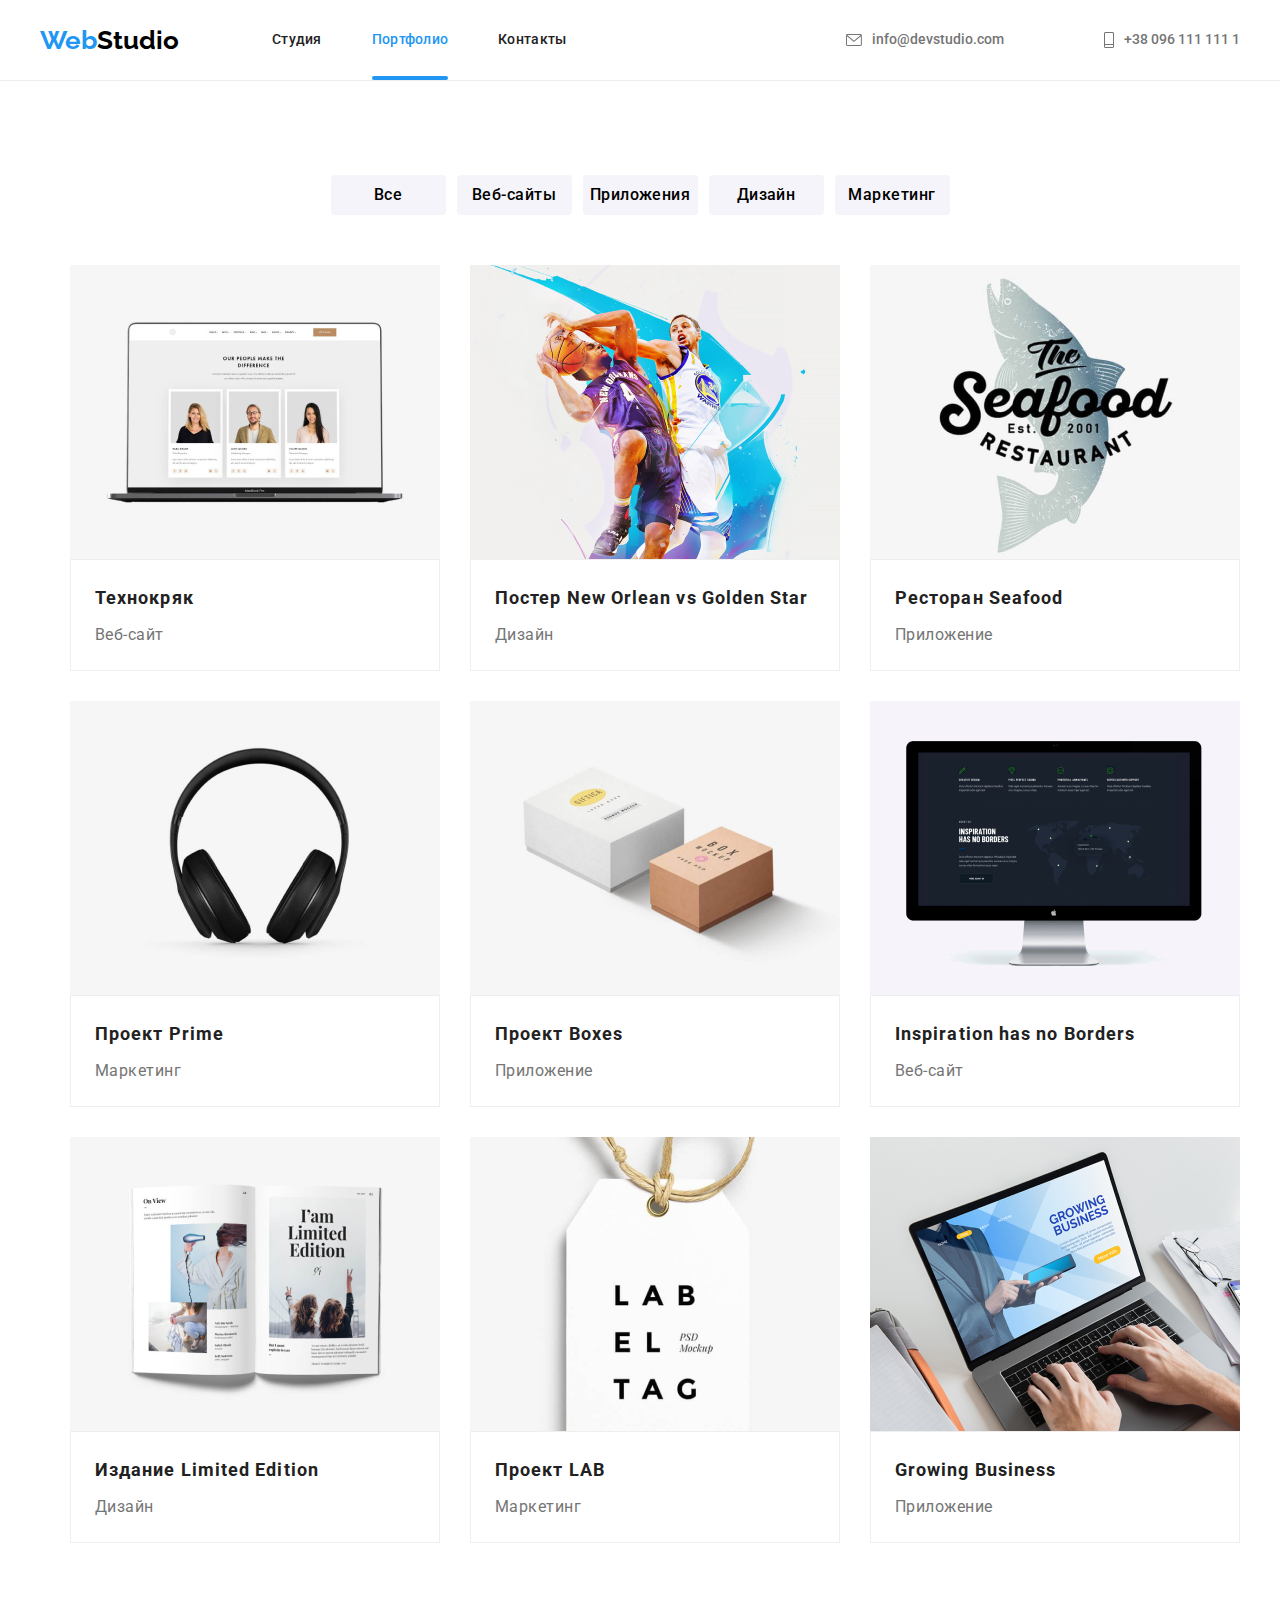
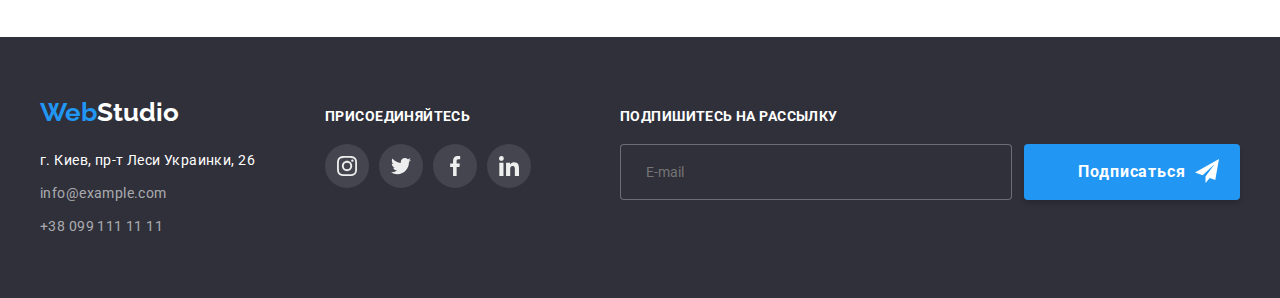
==== portfolio.html @ 1e9c4c98 "Запуск" ====
<!DOCTYPE html>
<html lang="ru">
<head>
  <meta charset="UTF-8">
  <meta http-equiv="X-UA-Compatible" content="IE=edge">
  <meta name="viewport" content="width=device-width, initial-scale=1.0">
 <title>WebStudio</title>
 <link href="https://fonts.googleapis.com/css2?family=Raleway:wght@700&family=Roboto:wght@400;500;700;900&display=swap" rel="stylesheet"> 
 <link rel="stylesheet" href="https://cdnjs.cloudflare.com/ajax/libs/modern-normalize/1.1.0/modern-normalize.min.css">
 <link rel="stylesheet" href="./css/styles.css" />
</head>

<body>
       
  <header class="header-por">
  <div class="container page-header  " >
  <nav class="site-nav">
      <a href="./index.html" class="logo  logos" lang="en" style= "color: #2196F3;" >Web<span class="logo-second  logos">Studio</span></a>
      <ul class="nav">
            <li class="item"><a href="./index.html" class="link">Студия</a></li>
            <li class="item"><a href="./portfolio.html" class="link  current"  style= "color: #2196F3;">Портфолио</a></li>
            <li class="item"><a href="" class="link">Контакты</a></li>
          </ul>
        </nav>
        <ul class="contact-nav  link-van">
          <li class="item"><a href="mailto:info@devstudio.com" class="nav-contact"><svg class="icon-mail" width = "16" height = "12" >
            <use href="./images/icons.svg#envelope"></use>
          </svg>info@devstudio.com</a></li>
          <li class="item"><a href="tel:+380961111111" class="nav-contact"><svg class="icon-item" width = "10" height = "16" >
            <use href="./images/icons.svg#smartfone"></use></svg>+38 096 111 111 1</a></li>
         </ul>
  </div>
      </header>


 <main> 
   <section class="section">
  <div class="container">
<h1  class="visually-hidden" >Портфолио</h1>
<div class="filter-nav">
<button type="button" class="filter  but-shadow">Все</button>
<button type="button" class="filter  but-shadow" >Веб-сайты</button>
<button type="button" class="filter  but-shadow">Приложения</button>
<button type="button" class="filter  but-shadow">Дизайн</button>
<button type="button" class="filter  but-shadow" >Маркетинг</button>
</div>


<ul class="portfolio">
  
  <li class="element ">  
    <a class="span-shadow" href="">
      <div class="overlay">
   <img  src="./images/texno.png" alt="Технокряк" width="370">
  <div class="overlay-card">
   <p class="overlay-text">Ресурс предлагает комплексные предложения с разным уровнем функционала и сервисов.
    Все это позволит посетителю получить исчерпывающие сведения о компании или частном лице.</p>
  </div>
</div>
<div class="box-bottom">
  <h2 class="title">Технокряк</h2>
   <p class="project">Веб-сайт</p>
  </div>
  </a>
</li>



<li class="element">
  <a class="span-shadow" href="">
  <div class="overlay">
      <img src="./images/постер.png" alt="Постер New Orlean vs Golden Star" width="370">
  <div class="overlay-card">
    <p class="overlay-text">Ресурс предлагает комплексные предложения с разным уровнем функционала и сервисов.
     Все это позволит посетителю получить исчерпывающие сведения о компании или частном лице.</p>
   </div>
 </div>
  <div class="box-bottom">
  <h2 class="title">Постер New Orlean vs Golden Star</h2>
  <p class="project">Дизайн</p>
  </div>
</a>
</li>


<li class="element">
  <a class="span-shadow" href="">
    <div class="overlay">
<img src="./images/ресторан.png" alt="Ресторан Seafood" width="370">
<div class="overlay-card">
  <p class="overlay-text">Ресурс предлагает комплексные предложения с разным уровнем функционала и сервисов.
   Все это позволит посетителю получить исчерпывающие сведения о компании или частном лице.</p>
 </div>
</div>
<div class="box-bottom">
<h2 class="title">Ресторан Seafood</h2>
<p class="project">Приложение</p>
</div>
</a>
</li>


<li class="element">
  <a class="span-shadow" href="">
  <div class="overlay">
<img src="images/наушники.png" alt="Наушники" width="370">
  <div class="overlay-card">
    <p class="overlay-text">Ресурс предлагает комплексные предложения с разным уровнем функционала и сервисов.
     Все это позволит посетителю получить исчерпывающие сведения о компании или частном лице.</p>
   </div>
  </div>
  <div class="box-bottom">
<h2 class="title"> Проект Prime</h2>
  <p class="project">Маркетинг</p>
</div>
</a>
</li>


  <li class="element">
    <a  class="span-shadow" href="">
      <div class="overlay">
<img src="./images/проект.png" alt="Проект" width="370">
<div class="overlay-card">
  <p class="overlay-text">Ресурс предлагает комплексные предложения с разным уровнем функционала и сервисов.
   Все это позволит посетителю получить исчерпывающие сведения о компании или частном лице.</p>
 </div>
</div>
  <div class="box-bottom">
  <h2 class="title">Проект Boxes</h2>
  <p class="project">Приложение</p>
</div>
    </a>
</li>

<li class="element">
  <a class="span-shadow" href="">
  <div class="overlay">
  <img src="./images/inspiration.png" alt="Монитор" width="370">
 <div class="overlay-card">
  <p class="overlay-text">Ресурс предлагает комплексные предложения с разным уровнем функционала и сервисов.
   Все это позволит посетителю получить исчерпывающие сведения о компании или частном лице.</p>
 </div>
</div>
    <div class="box-bottom">
    <h2 class="title">Inspiration has no Borders</h2>
    <p class="project">Веб-сайт</p>
</div>
  </a>
</li>

  <li class="element">
    <a class="span-shadow" href="">
    <div class="overlay">
    <img src="./images/издание.png" alt="Журнал" width="370">
    <div class="overlay-card">
      <p class="overlay-text">Ресурс предлагает комплексные предложения с разным уровнем функционала и сервисов.
       Все это позволит посетителю получить исчерпывающие сведения о компании или частном лице.</p>
     </div>
    </div>
      <div class="box-bottom">
      <h2 class="title">Издание Limited Edition</h2>
      <p class="project">Дизайн</p>
  </div>
    </a>
  </li>

    <li class="element">
      <a class="span-shadow" href="">
      <div class="overlay">
      <img src="./images/LabelTag.png" alt="Этикетка" width="370">
      <div class="overlay-card">
        <p class="overlay-text">Ресурс предлагает комплексные предложения с разным уровнем функционала и сервисов.
         Все это позволит посетителю получить исчерпывающие сведения о компании или частном лице.</p>
       </div>
      </div>
        <div class="box-bottom">
        <h2 class="title">Проект LAB</h2>
        <p class="project">Маркетинг</p>
    </div>
      </a>
      </li>

      <li class="element">
        <a class="span-shadow" href="">
        <div class="overlay">
        <img src="./images/growing.png" alt="Набор текста" width="370">
      <div class="overlay-card">
        <p class="overlay-text">Ресурс предлагает комплексные предложения с разным уровнем функционала и сервисов.
         Все это позволит посетителю получить исчерпывающие сведения о компании или частном лице.</p>
       </div>
      </div>
          <div class="box-bottom">
          <h2 class="title">Growing Business</h2>
          <p class="project">Приложение</p>
      </div>
        </a>
      </li>
</ul>
</div> 
</section>
</main>

 <footer>

  <div class="footer ">
    <div class="container  footer-container">
      <div class="podval">
    <a href="./index.html" class="logo logos" lang="en" style="color: #2196F3;">Web<span class="logo-second name  logos">Studio</span></a>
      <address>
        <ul class="contact">
        <li> <a class="litter-contact map" href="https://www.google.com/maps/place/%D0%B1%D1%83%D0%BB.+%D0%9B%D0%B5%D1%81%D0%B8+%D0%A3%D0%BA%D1%80%D0%B0%D0%B8%D0%BD%D0%BA%D0%B8,+26,+%D0%9A%D0%B8%D0%B5%D0%B2,+02000/@50.4265807,30.5361971,17z/data=!3m1!4b1!4m5!3m4!1s0x40d4cf0e033ecbe9:0x57a4dffefec77da0!8m2!3d50.4265807!4d30.5383858">г. Киев, пр-т Леси Украинки, 26</a></li>
      <li><a class="litter-contact time" href="mailto:info@example.com"> info@example.com </a></li>
      <li ><a class="point" href="tel:+380991111111"> +38 099 111 11 11 </a></li>
      </ul>
    </address>
  </div>
  <div class="all-vector">
    <p class="vector">присоединяйтесь</p>
      
     <ul class="socials">
       <li class="socials-item">
         <a class="socials-footer" href="">
      <svg class="icon-footer"  width="20" height="20" >
        <use href="./images/icons.svg#instagram" width = "20" height = "20"></use>
      </svg>
    </a>
    </li>
    <li class="socials-item">
      <a class="socials-footer" href="">
      <svg class="icon-footer"  width="20" height="20">
        <use href="./images/icons.svg#twitter"></use>
      </svg>
      </a>
    </li>
    <li class="socials-item">
      <a class="socials-footer" href="">
      <svg class="icon-footer"  width="20" height="20">
        <use href="./images/icons.svg#facebook"></use>
      </svg>
    </a>
    </li>
    <li class="socials-item">
      <a class="socials-footer" href="">
      <svg class="icon-footer"  width="20" height="20">
        <use href="./images/icons.svg#linkedin"></use>
      </svg>
      </a>
    </li>
    </ul>
   </div>
 

<form class="cont-form">
  <p class="from-name">Подпишитесь на рассылку</p>
    <div class="all-form">
   <label for="mail"  class="form-label"></label>  
    <input type="email" class="from-input"  name="mail" placeholder="   E-mail  " /> 
    <button class="form-btn" type="submit">Подписаться
      <svg  class="icon-btn" width="24"  height="24">
        <use   href="./images/telegram.svg#telegram"></use>
      </svg>
    </button>
  </div>
</form>
    </div>
    </div>
  </footer>

</body>

</html>
---- css/styles.css ----
/*Цвет основного текста color: #212121 */
/* цвет вторичного текста #757575 */
/*акцент #2196F3 */

:root {
    --primary-text-color: #212121;
    --title-text-color:#757575;
    --accent-color: #2196f3;
    --primary-bg-color:#F5F4FA;
}

body { 
    font-family:Roboto,sans-serif;
    font-size:14px;
    background-color: var(--primary-text-color--);
    color: var(--primary-bg-color--)}


h1, h2, h3, h4, h5, h6,p{margin: 0px;
  padding: 0px;}

.list{ list-style: none;
       padding-left: 0;
       margin: 0;}

       *,*::before,*::after{ box-sizing: inherit;}

.visually-hidden {
    position: absolute;
    width: 1px;
    height: 1px;
    margin: -1px;
    padding: 0;
    overflow: hidden;
    border: 0;
    clip: rect(0 0 0 0);
}
/*Логотип*/


.brd {border-bottom: 1px solid #ECECEC;}


.logo {
    font-family:  "Raleway", sans-serif;
    font-size: 26px;
    line-height: 1.19;
    text-decoration: none;
    margin-bottom: 0px;}
    
    .logo-second {
    color: #000000;
    font-weight: bold;}

    .logos {
        font-size: 26px;
        font-weight: bold;
        font-family: "Raleway", sans-serif;}


    .list{
        list-style: none;
        padding-left: 0;
        margin: 0;}

    ul{ list-style: none;
        margin: 0;
        padding: 0;}
    
   
    .current::after{ 
        position: absolute;
        content:'';
        bottom: 0;
        left: 0;
        display: block;
        width: 100%;
        height: 4px;
        background-color: #2196F3;
        border-radius: 2px;}

    .menu-nav-list {
        margin-left: 93px;
        display: flex;  }
    

    .menu-nav-list .item + .item{
            margin-left: 50px;}
    
        .menu-nav-list :hover,
        .menu-nav-list :focus {
        color: var(--accent-color);}
   

    /* Основной сайт*/
    .menu-nav-list :hover,
    .menu-nav-list :focus {
    color: var(--accent-color);}

    .nav-contact {
    display: flex;
    line-height:1.14;
    color: var(--title-text-color);
    transition-property: color;
    transition-duration: 250ms;
    transition-timing-function: cubic-bezier(0.4, 0, 0.2, 1);
    text-decoration: none;}



    .nav-contact:hover .icon-mail,
    .nav-contact:focus .icon-mail{  
        fill: #2196F3;}
        
    .nav-contact:hover .icon-item,
    .nav-contact:focus .icon-item{  
        fill: #2196F3;}        
            
    .nav-contact:hover,
    .nav-contact:focus {  
        color: var(--accent-color);}


 .hero { max-width: 1600px;
 text-align: center;
 padding: 200px 0 200px 0;
 margin: 0 auto;
 background-repeat: no-repeat;
 background-position: center;
 background-color: #C4C4C4;
 background-image: linear-gradient(
      to bottom,
      rgba(47, 48, 58, 0.4),
      rgba(47, 48, 58, 0.4)
    ),
    url(../images/hero.jpg);}


 .hero-title {
    width: 696px;
    margin:0 auto;
    text-align: center;
    font-size:44px;
    line-height: 1.4;
    color: #FFFFFF;
    text-transform: uppercase;
    letter-spacing: 0.06em;}    

.container-button{
margin-top: 30px;    
text-align: center;}


.hero .button-header {
    margin-top: 30px;
    font-weight: bold;
    padding: 10px 32px;
    font-size: 16px;
    letter-spacing: 0.06em;
    border-radius: 4px;
    line-height: 1.8;
    color: var(--primary-bg-color);
    background-color: var(--accent-color);
    border: none;}


.button-header:hover,
.button-header:focus{
    cursor: pointer; }


.backdrop{
    z-index: 10;
    position: fixed;
    top:0;
    left:0;
    width: 100%;
    height: 100%;
    background-color: rgba(0, 0, 0, 0.2);
    opacity: 1;
    transition: opacity 250ms cubic-bezier(0.4, 0, 0.2, 1);}

.modal {
position: relative;
top:50%;
left:50%; 
padding: 40px;
height: 501px; 
width:448px;
background-color: #FFFFFF;
transform:  translate(-50%, -50%) scale(1);
transition: transform 250ms cubic-bezier(0.4, 0, 0.2, 1);}


.backdrop.is-hidden {
    opacity: 0;
    pointer-events: none;
    visibility: hidden;
}

.backdrop.is-hidden .modal{
    transform: translate(-50%, -50%) scale(0.9);}


.vector-modal{
    position: absolute;
    box-sizing: border-box;
    display: flex;
    justify-content: center;
    align-items: center;
    margin-left: 490px;
    margin-top: 8px;
    margin-right: 8px;
    top:0;
    right: 0;
    width: 30px;
    height: 30px;
    background-color:#FFFFFF;
    border-radius: 50%;
    border: 1px solid  rgba(0, 0, 0, 0.1);
    cursor: pointer;}

 
 .vector-modal:hover,
 .vector-modal:focus{
    fill:#2196f3;
    transition: fill 250ms cubic-bezier(0.4, 0, 0.2, 1);}   
  
.vector-icon {
    align-content: center;
}

.section {
    padding-top: 94px;
    padding-bottom: 94px;
}

.blok {padding-top: 0;}


.section-title {
    font-size: 14px;
    margin-top: 0;
    margin-bottom: 10px;
    letter-spacing: 0.03em;
    text-transform: uppercase;
    font-weight: bold;
    font-style: 700;
    line-height: 1.14;
    color: var(--primary-text-color)}

.featurest-list {
display: flex;
justify-content: space-between;}


.rectangia {background-color: var(--primary-bg-color);
    width: 270px;
    height: 120px;
    display: flex;
    justify-content: center;
    align-items: center;
    padding: 25 100 25 100;
    margin-bottom: 30px;}


.featurest-list .item + .item{
    margin-left: 30px}

.feature-text{
    font-family: "Roboto", sans-serif;
    font-size: 14px;
    font-style: 400;
    letter-spacing: 0.03em;
    line-height: 1.7;
    width: 270px;
    color:var(--title-text-color);}

.box-header {
    margin-top: 0px;
    margin-bottom: 50px;
    font-size:36px;
    line-height:1.16;
    text-align: center;}

.box-img { display: flex;
    justify-content: space-between;}

.box-img .item {width: 370px;
height: 294px;
left: 215px;}


img{display: block;
    max-width: 100%;
    height: auto;}

 .label {
     position: relative;
 }


 .label::before{
     content: '';
     position: absolute;
     display: inline-block;
     margin-top: 224px;
     width: 370px;
     height: 70px;
     background-color: rgba(47, 48, 58, 0.8);
     background-position: 50% 100%;
 }   


 .name-label {
     position: absolute;
     top:85%;
     display: flex;
     transform: translateX(30%);
     color:#FFFFFF;
     text-transform: uppercase;
     letter-spacing: 0.03em;}

 .cooper {
     background-color: #F5F4FA;
    
 }

.team-card {
        justify-content: space-between; 
        display: flex;
        background-color: var(--primary-bg-color);
        margin-top: 50px;}
        
        
.srift { color: var(--title-text-color);
         font-family: "Roboto" , sans-serif;
         font-style: normal;
         font-weight: normal;
         font-size: 16px;
         line-height: 19px;
         text-align: center;
         letter-spacing: 0.03em;
          margin-bottom: 16px;}

.team { padding-top: 30px;
        padding-bottom: 30px;}  
        
.text { margin-bottom: 10px;
    font-weight: 500;
    font-size: 16px;
    line-height: 19px;
    text-align: center;
    letter-spacing: 0.03em;}        

.team-header{
    margin: 0;
    font-size: 36px;
    text-align: center;}



.worker{
background: #FFFFFF;
box-shadow: 0px 1px 3px rgba(0, 0, 0, 0.12), 0px 1px 1px rgba(0, 0, 0, 0.14), 0px 2px 1px rgba(0, 0, 0, 0.2);
border-radius: 0px 0px 4px 4px;
text-align: center;
width: 270px;
height: 428px;
}
    

.worker .item + .item {
    margin-left: 30px;
}


.socials-link {
    display: flex;
    justify-content: center;
    align-items: center;
    width: 44px;
    height: 44px;
    background-color:#FFFFFF;
    border-radius: 50%;
    background-size: 20px;
    background-position: center;
    transition-property: color;
transition-duration: 250ms;
transition-timing-function: cubic-bezier(0.4, 0, 0.2, 1);}

.socials-link:hover .socials-icon,
.socials-link:focus .socials-icon{
    background-color: #2196f3;
    fill: #FFFFFF;
}    

.socials-link:hover ,
.socials-link:focus{
    background-color: #2196f3;
}    

.socials-icon {fill: #AFB1B8;}

 .socials { display: flex;
    justify-content: center;} 

 .socials-item:not(:last-child){ margin-right: 10px;}

.socials {display:flex;}


.footer {
    padding: 60px 0 60px 0;
    background-color:  #2F303A;
}


.map {
    color: #FFFFFF;}

.name {color: #FFFFFF;
    margin-top: 0px;
    margin-bottom: 0px;}


.time {
    border-top: 9px;
    color: rgba(255, 255, 255, 0.6);}
   

/*линия портфолио*/

.header-por { 
    border-bottom: 1px solid #ECECEC;
}

.nav {display: flex;
      margin-left: 93px;}


/* СТИЛИ PORTFOLIO*/
.container {
        width: 1200px;
        padding-left: 15px;
        padding-right: 15px;
        margin-left: auto;
        margin-right: auto;}
        
.page-header {
display: flex;}


.overlay{
    position: relative;
}

.overlay-card{  
    content: '';
    position: absolute;
    display: inline-block;
    top:0;
    left:0;
    width: 100%;
    height: 100%;
    background-color: rgba(33, 150, 243, 0.9);
    transform: translateY(100%);
    transition: transform 250ms cubic-bezier(0.4, 0, 0.2, 1);}

 .element:hover 
 .overlay-card{
     transform: translateY(0);} 

.overlay{overflow: hidden;}

.overlay-card {
    position: absolute;}

.overlay-text{
    display: block;
    font-weight: 400;
    font-size: 18px;
    line-height: 1.5;
    letter-spacing: 0.03em;
    color:rgba(255, 255, 255, 1);
    padding-top: 63px;
    padding-left: 24px;
    transition: transform 250ms cubic-bezier(0.4, 0, 0.2, 1);}

/*Site nav*/

.site-nav {
    display: flex;
    align-items: center;
  }

.site-nav .item + .item{
    margin-left:50px;
}

.link {
    position: relative;
}

.site-nav .link {
display: block;
padding-top: 32px;
padding-bottom: 32px;
font-family: Roboto, sans-serif;
font-weight: 500;
font-size: 14px;
line-height:1.14;
letter-spacing: 0.02em;
color: var(--primary-text-color);
transition-property: color;
transition-duration: 250ms;
transition-timing-function: cubic-bezier(0.4, 0, 0.2, 1);
text-decoration: none;
}

.site-nav .link:hover,
.site-nav .link:focus{
color:var(--accent-color); 
}

.contact {
    margin-top: 20px;
    margin-bottom: 0px;
}

.contact-nav {
    display: inline-flex;
    margin-left: auto; 
    padding-top: 32px;
    padding-bottom: 32px;
    font-family: Roboto, sans-serif;
    font-weight: 500;    
    line-height: 1.14;}




    .icon-item {
    fill:#757575;  
    margin-right: 10px;
    margin-left: 50px;}

.icon-mail {
    margin-right: 10px;
    fill: #757575;
    align-self: center;}

.contact-nav .item + .item
{margin-left: 50px;}





/*Portfolio*/

.filter-nav {
    margin-bottom: 50px;
    text-align: center;

   
}

.filter{
    background: #F5F4FA;
    border-radius: 4px;
    font-family: Roboto, sans-serif;
    font-weight: 500;
    font-size: 16px;
    line-height:1.62;
    cursor: pointer;
    border: transparent;
    letter-spacing: 0.03em;
    width: 103px;
    height: 38px;
    transition-property: color;
    transition-duration: 250ms;
    transition-timing-function: cubic-bezier(0.4, 0, 0.2, 1);
}

.filter-nav .filter + .filter
{margin-left: 8px;}

.filter:hover,
.filter:focus{
color: var(--primary-bg-color);
background-color: var(--accent-color);
}

.color{ color: #2196f3;}




a { text-decoration: none;}

.title {
font-weight: 700;
font-size: 18px;
line-height: 2;
margin-bottom: 4px;
letter-spacing: 0.06em;
}

.portfolio {
    margin-top: -30px;
    padding: 0;
    display:flex;
    flex-wrap: wrap;
    list-style: none;}


.span-shadow:hover,
.span-shadow:focus
 {box-shadow: 0px 1px 1px rgba(0, 0, 0, 0.12), 0px 4px 4px rgba(0, 0, 0, 0.06), 1px 4px 6px rgba(0, 0, 0, 0.16);}   

 .span-shadow {
     display: block;
 }


.but-shadow:hover,
.but-shadow:focus {
    box-shadow: 0px 3px 1px rgba(0, 0, 0, 0.1), 0px 1px 2px rgba(0, 0, 0, 0.08), 0px 2px 2px rgba(0, 0, 0, 0.12);
}


.element {
    margin-left: 30px;
    margin-top: 30px;
    background: #FFFFFF;
    box-sizing: border-box;
    border-left: 30px;
    border-right: 30px;
    border-bottom: 30px;}

.element .title{
    color: var(--primary-text-color);
}

.project {
 font-family: Roboto, sans-serif;
font-weight: 400;   
font-size: 16px;
line-height:1.87;
letter-spacing: 0.03em;
color: var(--title-text-color);
text-decoration:none;
margin-top: 0;}



.element.project {
    color: var(--title-text-color);
}

.box-bottom {
    border: 1px solid #EEEEEE;
    padding-left: 24px;
    padding-top: 20px;
    padding-bottom: 20px;}
    
    
    /*Footer*/

.litter-contact{
    display: block;
    margin-bottom: 9px;
    line-height: 24px;
    letter-spacing:0.03em;
    text-decoration: none;
    font-style: normal;}
    




   /* Постоянніе клиенты*/


   .constanta{ 
       display: flex;
    justify-content: center;
    padding-top: 50px;} 


    .client {
        display: flex;
        justify-content: center;
        align-items: center;
         width: 170px;
        height: 92px;
        background-color:#FFFFFF;
        border: 1px solid #AFB1B8;
        box-sizing: border-box;
        border-radius: 4px;
        transition-property: color;
        transition-duration: 250ms;
        transition-timing-function: cubic-bezier(0.4, 0, 0.2, 1);}

 
    .client-icon {fill: #AFB1B8;}
    

    .client-item:not(:last-child){ margin-right: 30px;}

    
    .client:hover .client-icon,
    .client:focus .client-icon{  fill: #2196F3;}
        
    .client:hover,
    .client:focus { border: 1px solid #2196f3;}
  
  

    .all-vector { display:inline-block;
        margin-left: 70px;}
   


    .vector{
    margin-bottom: 20px;
    text-transform: uppercase;
    color: #FFFFFF;
    font-weight: 700;
    letter-spacing:0.03em;}


    .socials-footer { display: flex;
        justify-content: center;
        align-items: center;
        width: 44px;
        height: 44px;
        background-color: rgba(255, 255, 255, 0.1);
        border-radius: 50%;
        background-size: 20px;
        background-position: center;
        transition-property: color;
        transition-duration: 250ms;
        transition-timing-function: cubic-bezier(0.4, 0, 0.2, 1);}


        .icon-footer {fill: #EEEEEE;}

.socials-footer:hover,
.socials-footer:focus{
    background-color: #2196f3;
}    


.point {
    margin-bottom: 0px;
    line-height: 24px;
    letter-spacing:0.03em;
    font-style: normal;
    border-top: 9px;
color: rgba(255, 255, 255, 0.6)}

.podval { display:block}

.footer-container {display: flex;
    align-items: baseline;}
    

.form-container {margin-left: auto;}

.all-form{
    display: flex;}    


    .form-label{
     position: absolute;}    

 .from-input{
     color: #EEEEEE;
     background-color:rgba(47, 48, 58, 1);
     margin: 0;
     width: 358px;
     padding: 16px;
     border-radius: 4px;
     border: 1px solid rgba(255, 255, 255, 0.3);}


.form-btn{
      position: relative;
      justify-content: center;
      display: flex;
      align-items: center;
      font-weight: 700;
      width: 200px;
      height: 50px;
      background-color: #2196F3;
      margin-left: 12px;
      box-shadow: 0px 4px 4px rgba(0, 0, 0, 0.15);
      border-radius: 4px;
      border-color: transparent;
      font-size: 16px;
      line-height: 1.88;
      letter-spacing: 0.06em;
      color: #FFFFFF;
      cursor: pointer;
      transition: background-color 250ms cubic-bezier(0.4, 0, 0.2, 1);}
      
      
      .form-btn:hover .form-btn:focus{
       outline: transparent;
       background-color: #188ce8;}

       .icon-btn{
        position: absolute;
        margin-left: 10px;
       align-self: baseline;
       transform: translate(70px, 12px);}   
         
       .from-name {
        margin-bottom: 20px;
        text-transform: uppercase;
        color: #FFFFFF;
        font-weight: 700;
        letter-spacing:0.03em;}
    
        .centre-btn {
            justify-content: center;}   

     .form-hd {
      text-align: center;
      margin-bottom: 12px;
      border-top: 40px;
      height: 23px;
      line-height: 1.15;
      font-weight: bold;
      font-size: 20px;
      letter-spacing: 0.03em;
      color:rgba(33, 33, 33, 1);}

      .textarea {
        resize: none;}
    
    .form-field {
        position: relative;
        display: flex;
        flex-direction: column;
        margin-bottom: 10px;}
    
  .form-mail{
        position: relative;
        display: flex;
        flex-direction: column;
        margin-bottom: 10px;}  
        
    .form-mail label{
        width: 41px;
        margin-bottom: 4px;
        font-size: 12px;
        cursor: pointer;
        letter-spacing: 0.01em;
        color:  rgba(117, 117, 117, 1);}
        
    .form-mail input {
        outline: transparent;
        margin: 0;
        width: auto;
        height: 40px;
        border-radius: 4px;
        border: 1px solid rgba(33, 33, 33, 0.2);}   

    

     .form-field label {
         width: 25px;
         margin-bottom: 4px;
         font-size: 12px;
         letter-spacing: 0.01em;
         color:  rgba(117, 117, 117, 1);
         cursor: pointer;}
         
             
         .form-field input {
            outline: transparent;
            width: auto;
            height: 40px;
            margin: 0;
            border-radius: 4px;
            border: 1px solid rgba(33, 33, 33, 0.2);}
    
 

    .form-field input:focus,
    .form-field input:hover{
                    border: 1px solid #2196f3;
                    transition: border 250ms cubic-bezier(0.4, 0, 0.2, 1);
                    cursor: pointer;}

    .form-field:focus-within,
    .form-field:hover{
            fill: #2196f3;
            transition: border 250ms cubic-bezier(0.4, 0, 0.2, 1);
            cursor: pointer;}
        
    .form-mail input:focus,
    .form-mail input:hover {
            border: 1px solid #2196f3;
            transition: border 250ms cubic-bezier(0.4, 0, 0.2, 1);
            cursor: pointer;}

            .form-mail:focus-within,
            .form-mail:hover {
                fill: #2196f3;
                    transition: border 250ms cubic-bezier(0.4, 0, 0.2, 1);
                    cursor: pointer;}        

    .com-field  textarea:focus-within,
    .com-field  textarea:hover {
            border: 1px solid #2196f3;
            transition: border 250ms cubic-bezier(0.4, 0, 0.2, 1);
            cursor: pointer;
            outline: transparent;} 
            
            
    .com-field {
        display: flex;
        flex-direction: column;}  
      
      .com-field  label{
      margin-top: 0px;
      width: 80px;
      margin-bottom: 4px;
      font-size: 12px;
      letter-spacing: 0.01em;
      cursor: pointer;
      color:  rgba(117, 117, 117, 1);}  
        
      .comment{
          height: 88px;
          resize: none;
          padding: 12px 16px;
          border: 1px solid rgba(33, 33, 33, 0.2);
          border-radius: 4px;}  
             
  

     .checkbox{
         -webkit-appearance: none;
         position: absolute;}
         
    .chek {
        display: inline-block;}
          
          
      .icon-chek {
          display: inline-block;
          width: 16px;
          height: 15px;
          border: 2px solid rgba(33, 33, 33, 1);
          border-radius: 4px;
          cursor: pointer;
          transform: translateY(-3px);} 
      
          
      .checkbox:checked + .icon-chek {
          border-color:#2196f3;
          background-color: #2196f3;
          background-image: url('../images/check.svg');
          background-size: contain;
          background-position: center;
          background-origin: border-box;} 

          
     .chek-container {
        display: flex;
        justify-content: center;
        margin-top: 20px;}

         
    
    .sogl {
        text-decoration: underline;}
         
     .but{justify-content: center;
        display: flex;
        align-items: center;
        margin-top:  30px;
        margin-bottom: 0;}
     
    .name-chek {
        display: block;
        margin-left: 7px;
        color: #757575;
        font-size: 14px;
        width: auto;
        height: 24px;
        letter-spacing: 0.03em;}

    .but-centre {
        justify-content: center;
        display: flex;
        transform: translateY(37%);}    
        

    .but-modal{
    box-shadow: 0px 4px 4px 0px rgba(0, 0, 0, 0.15);
    font-weight: bold;
    padding: 10px 56px;
    font-size: 16px;
    letter-spacing: 0.06em;
    border-radius: 4px;
    line-height: 1.8;
    color: var(--primary-bg-color);
    background-color: var(--accent-color);
    border: none;
   cursor: pointer;}   
   

   .icon-form{
       position: absolute;
       top: 55%;
       left: 14px;
       display: inline-block;} 
        

   .otstyp {
       padding-left: 35px;
   }    

   .cont-form {margin-left: auto;}
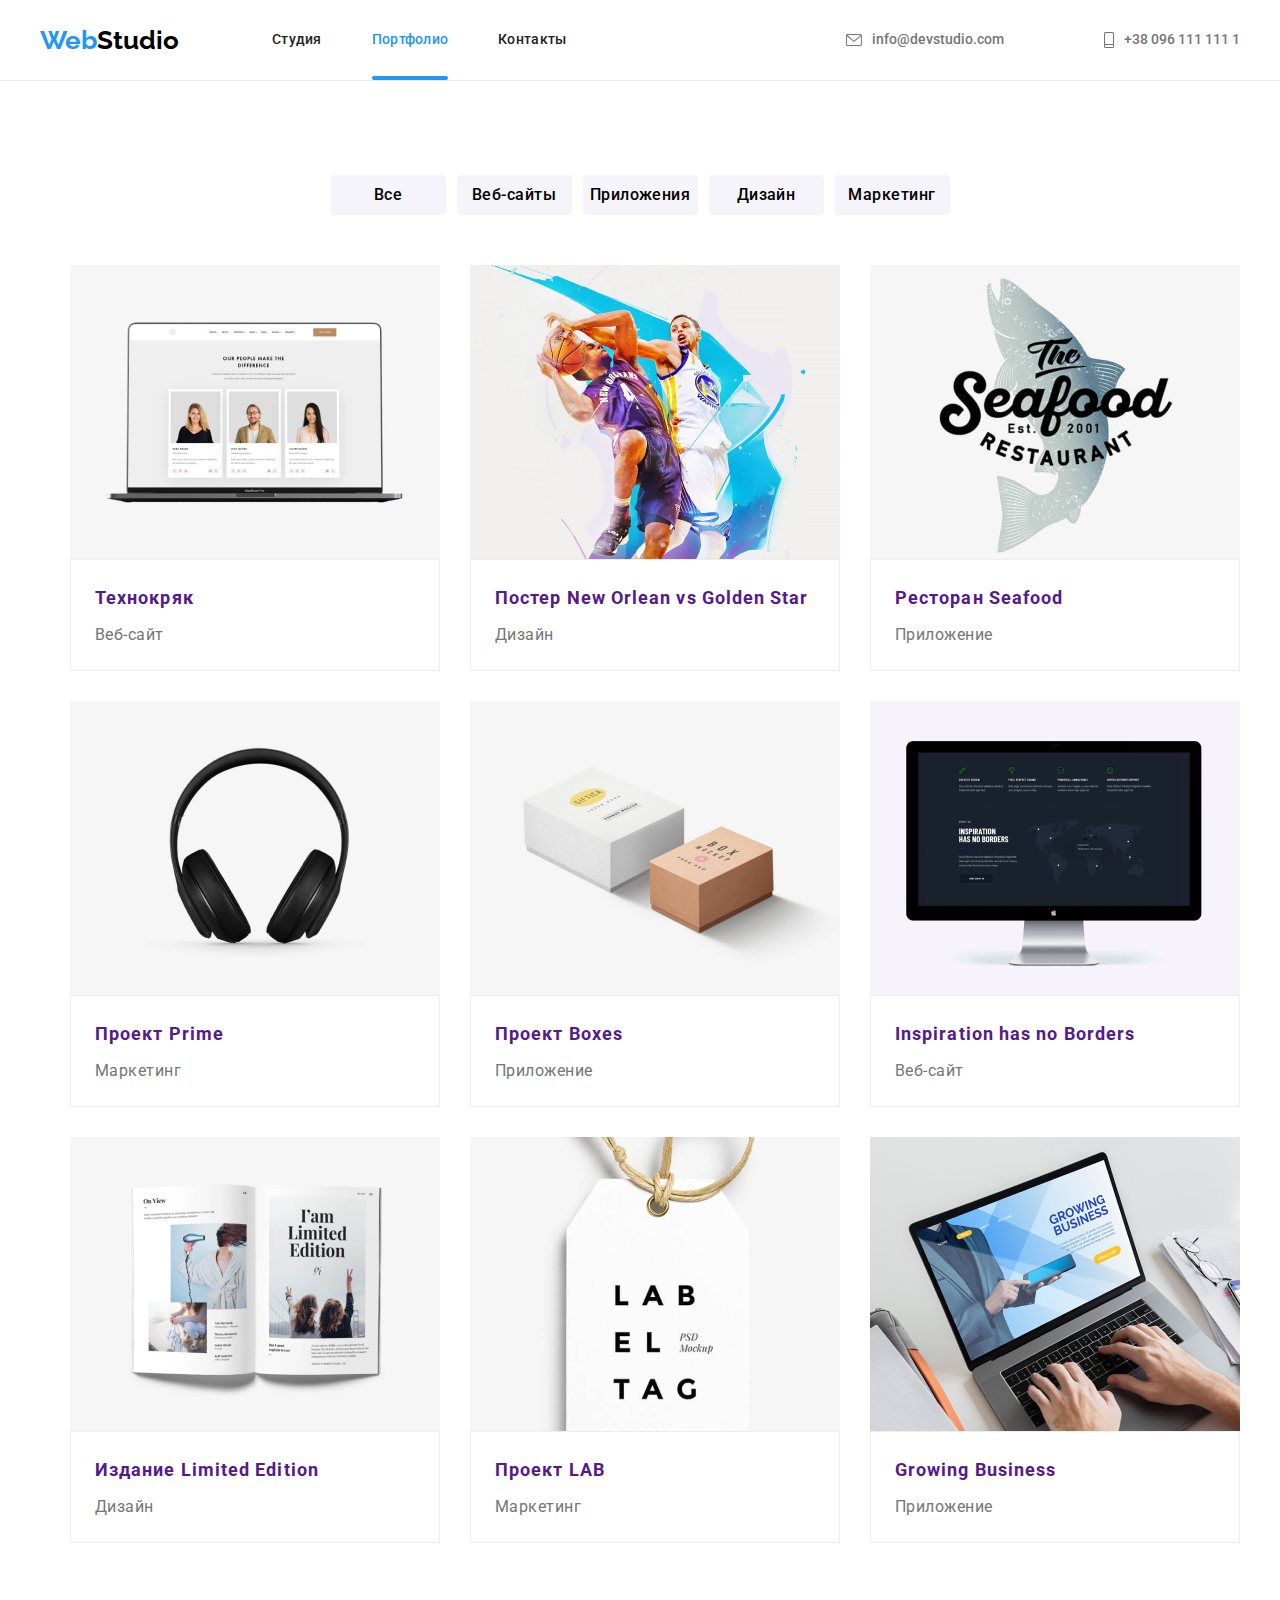
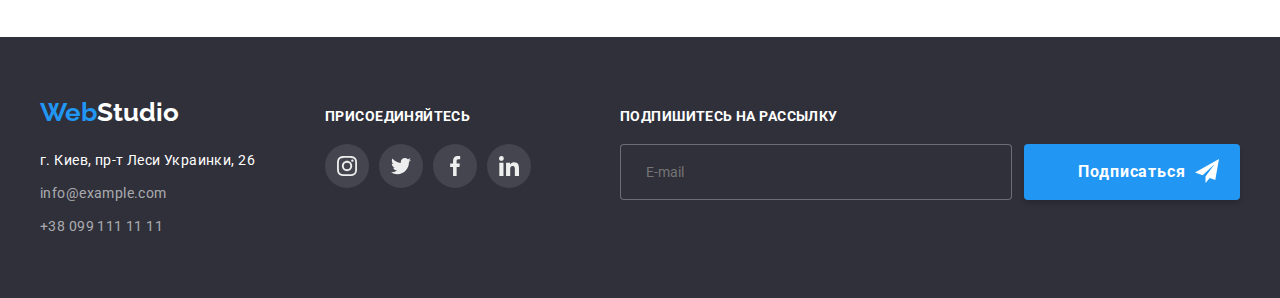
==== commit 5757397b: "1 частина блок_Елемент_модифікатор" ====
--- a/portfolio.html
+++ b/portfolio.html
@@ -13,20 +13,22 @@
 <body>
        
   <header class="header-por">
-  <div class="container page-header  " >
-  <nav class="site-nav">
-      <a href="./index.html" class="logo  logos" lang="en" style= "color: #2196F3;" >Web<span class="logo-second  logos">Studio</span></a>
+  <div class="container page-header " >
+  <nav class="page-header_site-nav">
+      <a href="./index.html" class="page-header_logo  page-header_logos" lang="en" style= "color: #2196F3;" >Web<span class="logo-second  logos">Studio</span></a>
       <ul class="nav">
-            <li class="item"><a href="./index.html" class="link">Студия</a></li>
-            <li class="item"><a href="./portfolio.html" class="link  current"  style= "color: #2196F3;">Портфолио</a></li>
-            <li class="item"><a href="" class="link">Контакты</a></li>
+            <li class="page-header_item"><a href="./index.html" class="page-header_item_link">Студия</a></li>
+            <li class="page-header_item"><a href="./portfolio.html" class="page-header_item_link  current"  style= "color: #2196F3;">Портфолио</a></li>
+            <li class="page-header_item"><a href="" class="page-header_item_link">Контакты</a></li>
           </ul>
         </nav>
-        <ul class="contact-nav  link-van">
-          <li class="item"><a href="mailto:info@devstudio.com" class="nav-contact"><svg class="icon-mail" width = "16" height = "12" >
+        <ul class="page-header_contact-nav  link-van">
+          <li class="page-header_item">
+            <a href="mailto:info@devstudio.com" class="page-header_communication"><svg class="page-header_icon-mail" width = "16" height = "12" >
             <use href="./images/icons.svg#envelope"></use>
           </svg>info@devstudio.com</a></li>
-          <li class="item"><a href="tel:+380961111111" class="nav-contact"><svg class="icon-item" width = "10" height = "16" >
+          <li  class="page-header_item">
+            <a href="tel:+380961111111" class="page-header_communication"><svg class="page-header_icon-item" width = "10" height = "16" >
             <use href="./images/icons.svg#smartfone"></use></svg>+38 096 111 111 1</a></li>
          </ul>
   </div>
@@ -36,163 +38,163 @@
  <main> 
    <section class="section">
   <div class="container">
-<h1  class="visually-hidden" >Портфолио</h1>
-<div class="filter-nav">
-<button type="button" class="filter  but-shadow">Все</button>
-<button type="button" class="filter  but-shadow" >Веб-сайты</button>
-<button type="button" class="filter  but-shadow">Приложения</button>
-<button type="button" class="filter  but-shadow">Дизайн</button>
-<button type="button" class="filter  but-shadow" >Маркетинг</button>
-</div>
-
-
-<ul class="portfolio">
+<h1  class="section_visually-hidden" >Портфолио</h1>
+<div class="section_filter-nav">
+<button type="button" class="section_filter-nav--filter  section_filter-nav--but-shadow">Все</button>
+<button type="button" class="section_filter-nav--filter  section_filter-nav--but-shadow" >Веб-сайты</button>
+<button type="button" class="section_filter-nav--filter  section_filter-nav--but-shadow">Приложения</button>
+<button type="button" class="section_filter-nav--filter  section_filter-nav--but-shadow">Дизайн</button>
+<button type="button" class="section_filter-nav--filter  section_filter-nav--but-shadow" >Маркетинг</button>
+</div>
+
+
+<ul class="section_portfolio">
   
-  <li class="element ">  
-    <a class="span-shadow" href="">
-      <div class="overlay">
+  <li class="section_element ">  
+    <a class="section_span-shadow" href="">
+      <div class="section_overlay">
    <img  src="./images/texno.png" alt="Технокряк" width="370">
-  <div class="overlay-card">
-   <p class="overlay-text">Ресурс предлагает комплексные предложения с разным уровнем функционала и сервисов.
+  <div class="section--overlay-card">
+   <p class="section_overlay-text">Ресурс предлагает комплексные предложения с разным уровнем функционала и сервисов.
     Все это позволит посетителю получить исчерпывающие сведения о компании или частном лице.</p>
   </div>
 </div>
-<div class="box-bottom">
-  <h2 class="title">Технокряк</h2>
-   <p class="project">Веб-сайт</p>
+<div class="section--box-bottom">
+  <h2 class="section--title">Технокряк</h2>
+   <p class="section--project">Веб-сайт</p>
   </div>
   </a>
 </li>
 
 
 
-<li class="element">
-  <a class="span-shadow" href="">
-  <div class="overlay">
+<li class="section_element">
+  <a class="section_span-shadow" href="">
+  <div class="section_overlay">
       <img src="./images/постер.png" alt="Постер New Orlean vs Golden Star" width="370">
-  <div class="overlay-card">
-    <p class="overlay-text">Ресурс предлагает комплексные предложения с разным уровнем функционала и сервисов.
+  <div class="section--overlay-card">
+    <p class="section_overlay-text">Ресурс предлагает комплексные предложения с разным уровнем функционала и сервисов.
      Все это позволит посетителю получить исчерпывающие сведения о компании или частном лице.</p>
    </div>
  </div>
-  <div class="box-bottom">
-  <h2 class="title">Постер New Orlean vs Golden Star</h2>
-  <p class="project">Дизайн</p>
+  <div class="section--box-bottom">
+  <h2 class="section--title">Постер New Orlean vs Golden Star</h2>
+  <p class="section--project">Дизайн</p>
   </div>
 </a>
 </li>
 
 
-<li class="element">
-  <a class="span-shadow" href="">
-    <div class="overlay">
+<li class="section_element">
+  <a class="section_span-shadow" href="">
+    <div class="section_overlay">
 <img src="./images/ресторан.png" alt="Ресторан Seafood" width="370">
-<div class="overlay-card">
-  <p class="overlay-text">Ресурс предлагает комплексные предложения с разным уровнем функционала и сервисов.
+<div class="section--overlay-card">
+  <p class="section_overlay-text">Ресурс предлагает комплексные предложения с разным уровнем функционала и сервисов.
    Все это позволит посетителю получить исчерпывающие сведения о компании или частном лице.</p>
  </div>
 </div>
-<div class="box-bottom">
-<h2 class="title">Ресторан Seafood</h2>
-<p class="project">Приложение</p>
+<div class="section--box-bottom">
+<h2 class="section--title">Ресторан Seafood</h2>
+<p class="section--project">Приложение</p>
 </div>
 </a>
 </li>
 
 
-<li class="element">
-  <a class="span-shadow" href="">
-  <div class="overlay">
+<li class="section_element">
+  <a class="section_span-shadow" href="">
+  <div class="section_overlay">
 <img src="images/наушники.png" alt="Наушники" width="370">
-  <div class="overlay-card">
-    <p class="overlay-text">Ресурс предлагает комплексные предложения с разным уровнем функционала и сервисов.
+  <div class="section--overlay-card">
+    <p class="section_overlay-text">Ресурс предлагает комплексные предложения с разным уровнем функционала и сервисов.
      Все это позволит посетителю получить исчерпывающие сведения о компании или частном лице.</p>
    </div>
   </div>
-  <div class="box-bottom">
-<h2 class="title"> Проект Prime</h2>
-  <p class="project">Маркетинг</p>
+  <div class="section--box-bottom">
+<h2 class="section--title"> Проект Prime</h2>
+  <p class="section--project">Маркетинг</p>
 </div>
 </a>
 </li>
 
 
-  <li class="element">
-    <a  class="span-shadow" href="">
-      <div class="overlay">
+  <li class="section_element">
+    <a  class="section_span-shadow" href="">
+      <div class="section_overlay">
 <img src="./images/проект.png" alt="Проект" width="370">
-<div class="overlay-card">
-  <p class="overlay-text">Ресурс предлагает комплексные предложения с разным уровнем функционала и сервисов.
+<div class="section--overlay-card">
+  <p class="section_overlay-text">Ресурс предлагает комплексные предложения с разным уровнем функционала и сервисов.
    Все это позволит посетителю получить исчерпывающие сведения о компании или частном лице.</p>
  </div>
 </div>
-  <div class="box-bottom">
-  <h2 class="title">Проект Boxes</h2>
-  <p class="project">Приложение</p>
-</div>
-    </a>
-</li>
-
-<li class="element">
-  <a class="span-shadow" href="">
-  <div class="overlay">
+  <div class="section--box-bottom">
+  <h2 class="section--title">Проект Boxes</h2>
+  <p class="section--project">Приложение</p>
+</div>
+    </a>
+</li>
+
+<li class="section_element">
+  <a class="section_span-shadow" href="">
+  <div class="section_overlay">
   <img src="./images/inspiration.png" alt="Монитор" width="370">
- <div class="overlay-card">
-  <p class="overlay-text">Ресурс предлагает комплексные предложения с разным уровнем функционала и сервисов.
+ <div class="section--overlay-card">
+  <p class="section_overlay-text">Ресурс предлагает комплексные предложения с разным уровнем функционала и сервисов.
    Все это позволит посетителю получить исчерпывающие сведения о компании или частном лице.</p>
  </div>
 </div>
-    <div class="box-bottom">
-    <h2 class="title">Inspiration has no Borders</h2>
-    <p class="project">Веб-сайт</p>
+    <div class="section--box-bottom">
+    <h2 class="section--title">Inspiration has no Borders</h2>
+    <p class="section--project">Веб-сайт</p>
 </div>
   </a>
 </li>
 
-  <li class="element">
-    <a class="span-shadow" href="">
-    <div class="overlay">
+  <li class="section_element">
+    <a class="section_span-shadow" href="">
+    <div class="section_overlay">
     <img src="./images/издание.png" alt="Журнал" width="370">
-    <div class="overlay-card">
-      <p class="overlay-text">Ресурс предлагает комплексные предложения с разным уровнем функционала и сервисов.
+    <div class="section--overlay-card">
+      <p class="section_overlay-text">Ресурс предлагает комплексные предложения с разным уровнем функционала и сервисов.
        Все это позволит посетителю получить исчерпывающие сведения о компании или частном лице.</p>
      </div>
     </div>
-      <div class="box-bottom">
-      <h2 class="title">Издание Limited Edition</h2>
-      <p class="project">Дизайн</p>
+      <div class="section--box-bottom">
+      <h2 class="section--title">Издание Limited Edition</h2>
+      <p class="section--project">Дизайн</p>
   </div>
     </a>
   </li>
 
-    <li class="element">
-      <a class="span-shadow" href="">
-      <div class="overlay">
+    <li class="section_element">
+      <a class="section_span-shadow" href="">
+      <div class="section_overlay">
       <img src="./images/LabelTag.png" alt="Этикетка" width="370">
-      <div class="overlay-card">
-        <p class="overlay-text">Ресурс предлагает комплексные предложения с разным уровнем функционала и сервисов.
+      <div class="section--overlay-card">
+        <p class="section_overlay-text">Ресурс предлагает комплексные предложения с разным уровнем функционала и сервисов.
          Все это позволит посетителю получить исчерпывающие сведения о компании или частном лице.</p>
        </div>
       </div>
-        <div class="box-bottom">
-        <h2 class="title">Проект LAB</h2>
-        <p class="project">Маркетинг</p>
+        <div class="section--box-bottom">
+        <h2 class="section--title">Проект LAB</h2>
+        <p class="section--project">Маркетинг</p>
     </div>
       </a>
       </li>
 
-      <li class="element">
-        <a class="span-shadow" href="">
-        <div class="overlay">
+      <li class="section_element">
+        <a class="section_span-shadow" href="">
+        <div class="section_overlay">
         <img src="./images/growing.png" alt="Набор текста" width="370">
-      <div class="overlay-card">
-        <p class="overlay-text">Ресурс предлагает комплексные предложения с разным уровнем функционала и сервисов.
+      <div class="section--overlay-card">
+        <p class="section_overlay-text">Ресурс предлагает комплексные предложения с разным уровнем функционала и сервисов.
          Все это позволит посетителю получить исчерпывающие сведения о компании или частном лице.</p>
        </div>
       </div>
-          <div class="box-bottom">
-          <h2 class="title">Growing Business</h2>
-          <p class="project">Приложение</p>
+          <div class="section--box-bottom">
+          <h2 class="section--title">Growing Business</h2>
+          <p class="section--project">Приложение</p>
       </div>
         </a>
       </li>
@@ -203,46 +205,46 @@
 
  <footer>
 
-  <div class="footer ">
+  <div class="footer">
     <div class="container  footer-container">
-      <div class="podval">
-    <a href="./index.html" class="logo logos" lang="en" style="color: #2196F3;">Web<span class="logo-second name  logos">Studio</span></a>
+      <div class="footer-container_podval">
+    <a href="./index.html" class="footer-container_logo footer-container_logos" lang="en" style="color: #2196F3;">Web<span class="logo-second name  logos">Studio</span></a>
       <address>
-        <ul class="contact">
-        <li> <a class="litter-contact map" href="https://www.google.com/maps/place/%D0%B1%D1%83%D0%BB.+%D0%9B%D0%B5%D1%81%D0%B8+%D0%A3%D0%BA%D1%80%D0%B0%D0%B8%D0%BD%D0%BA%D0%B8,+26,+%D0%9A%D0%B8%D0%B5%D0%B2,+02000/@50.4265807,30.5361971,17z/data=!3m1!4b1!4m5!3m4!1s0x40d4cf0e033ecbe9:0x57a4dffefec77da0!8m2!3d50.4265807!4d30.5383858">г. Киев, пр-т Леси Украинки, 26</a></li>
-      <li><a class="litter-contact time" href="mailto:info@example.com"> info@example.com </a></li>
-      <li ><a class="point" href="tel:+380991111111"> +38 099 111 11 11 </a></li>
+        <ul class="footer-container_contact">
+        <li> <a class="footer-container_litter-contact map" href="https://www.google.com/maps/place/%D0%B1%D1%83%D0%BB.+%D0%9B%D0%B5%D1%81%D0%B8+%D0%A3%D0%BA%D1%80%D0%B0%D0%B8%D0%BD%D0%BA%D0%B8,+26,+%D0%9A%D0%B8%D0%B5%D0%B2,+02000/@50.4265807,30.5361971,17z/data=!3m1!4b1!4m5!3m4!1s0x40d4cf0e033ecbe9:0x57a4dffefec77da0!8m2!3d50.4265807!4d30.5383858">г. Киев, пр-т Леси Украинки, 26</a></li>
+      <li><a class="footer-container_litter-contact time" href="mailto:info@example.com"> info@example.com </a></li>
+      <li ><a class="footer-container_point" href="tel:+380991111111"> +38 099 111 11 11 </a></li>
       </ul>
     </address>
   </div>
-  <div class="all-vector">
-    <p class="vector">присоединяйтесь</p>
+  <div class="footer-container_all-vector">
+    <p class="footer-container_vector">присоединяйтесь</p>
       
-     <ul class="socials">
-       <li class="socials-item">
-         <a class="socials-footer" href="">
-      <svg class="icon-footer"  width="20" height="20" >
+     <ul class="section_socials">
+       <li class="section_socials-item">
+         <a class="footer-container_socials-footer" href="">
+      <svg class="footer-container_icon-footer"  width="20" height="20" >
         <use href="./images/icons.svg#instagram" width = "20" height = "20"></use>
       </svg>
     </a>
     </li>
-    <li class="socials-item">
-      <a class="socials-footer" href="">
-      <svg class="icon-footer"  width="20" height="20">
+    <li class="section_socials-item">
+      <a class="footer-container_socials-footer" href="">
+      <svg class="footer-container_icon-footer"  width="20" height="20">
         <use href="./images/icons.svg#twitter"></use>
       </svg>
       </a>
     </li>
-    <li class="socials-item">
-      <a class="socials-footer" href="">
-      <svg class="icon-footer"  width="20" height="20">
+    <li class="section_socials-item">
+      <a class="footer-container_socials-footer" href="">
+      <svg class="footer-container_icon-footer"  width="20" height="20">
         <use href="./images/icons.svg#facebook"></use>
       </svg>
     </a>
     </li>
-    <li class="socials-item">
-      <a class="socials-footer" href="">
-      <svg class="icon-footer"  width="20" height="20">
+    <li class="section_socials-item">
+      <a class="footer-container_socials-footer" href="">
+      <svg class="footer-container_icon-footer"  width="20" height="20">
         <use href="./images/icons.svg#linkedin"></use>
       </svg>
       </a>
@@ -251,13 +253,12 @@
    </div>
  
 
-<form class="cont-form">
-  <p class="from-name">Подпишитесь на рассылку</p>
-    <div class="all-form">
-   <label for="mail"  class="form-label"></label>  
-    <input type="email" class="from-input"  name="mail" placeholder="   E-mail  " /> 
-    <button class="form-btn" type="submit">Подписаться
-      <svg  class="icon-btn" width="24"  height="24">
+<form class="footer-container_cont-form">
+  <p class="footer-container_from-name">Подпишитесь на рассылку</p>
+    <div class="footer-container_all-form">
+   <input type="email" class="footer-container_from-input"  name="mail" placeholder="   E-mail  " /> 
+    <button class="footer-container_form-btn" type="submit">Подписаться
+      <svg  class="footer-container_icon-btn" width="24"  height="24">
         <use   href="./images/telegram.svg#telegram"></use>
       </svg>
     </button>
--- a/css/styles.css
+++ b/css/styles.css
@@ -7,8 +7,7 @@
     --primary-text-color: #212121;
     --title-text-color:#757575;
     --accent-color: #2196f3;
-    --primary-bg-color:#F5F4FA;
-}
+    --primary-bg-color:#F5F4FA;}
 
 body { 
     font-family:Roboto,sans-serif;
@@ -26,7 +25,7 @@
 
        *,*::before,*::after{ box-sizing: inherit;}
 
-.visually-hidden {
+.section_visually-hidden {
     position: absolute;
     width: 1px;
     height: 1px;
@@ -34,15 +33,15 @@
     padding: 0;
     overflow: hidden;
     border: 0;
-    clip: rect(0 0 0 0);
-}
+    clip: rect(0 0 0 0);}
+
 /*Логотип*/
 
 
 .brd {border-bottom: 1px solid #ECECEC;}
 
-
-.logo {
+.footer-container_logo,
+.page-header_logo{
     font-family:  "Raleway", sans-serif;
     font-size: 26px;
     line-height: 1.19;
@@ -53,7 +52,8 @@
     color: #000000;
     font-weight: bold;}
 
-    .logos {
+    .footer-container_logos,
+    .page-header_logos{
         font-size: 26px;
         font-weight: bold;
         font-family: "Raleway", sans-serif;}
@@ -98,7 +98,7 @@
     .menu-nav-list :focus {
     color: var(--accent-color);}
 
-    .nav-contact {
+    .page-header_communication {
     display: flex;
     line-height:1.14;
     color: var(--title-text-color);
@@ -109,16 +109,16 @@
 
 
 
-    .nav-contact:hover .icon-mail,
-    .nav-contact:focus .icon-mail{  
+    .page-header_communication:hover .page-header_icon-mail,
+    .page-header_communication:focus .page-header_icon-mail{  
         fill: #2196F3;}
         
-    .nav-contact:hover .icon-item,
-    .nav-contact:focus .icon-item{  
+    .page-header_communication:hover .page-header_icon-item,
+    .page-header_communication:focus .page-header_icon-item{  
         fill: #2196F3;}        
             
-    .nav-contact:hover,
-    .nav-contact:focus {  
+    .page-header_communication:hover,
+    .page-header_communication:focus {  
         color: var(--accent-color);}
 
 
@@ -132,12 +132,11 @@
  background-image: linear-gradient(
       to bottom,
       rgba(47, 48, 58, 0.4),
-      rgba(47, 48, 58, 0.4)
-    ),
+      rgba(47, 48, 58, 0.4)),
     url(../images/hero.jpg);}
 
 
- .hero-title {
+ .hero_hero-title {
     width: 696px;
     margin:0 auto;
     text-align: center;
@@ -152,7 +151,7 @@
 text-align: center;}
 
 
-.hero .button-header {
+.hero .hero_button-header {
     margin-top: 30px;
     font-weight: bold;
     padding: 10px 32px;
@@ -165,8 +164,8 @@
     border: none;}
 
 
-.button-header:hover,
-.button-header:focus{
+.hero_button-header:hover,
+.hero_button-header:focus{
     cursor: pointer; }
 
 
@@ -196,14 +195,13 @@
 .backdrop.is-hidden {
     opacity: 0;
     pointer-events: none;
-    visibility: hidden;
-}
+    visibility: hidden;}
 
 .backdrop.is-hidden .modal{
     transform: translate(-50%, -50%) scale(0.9);}
 
 
-.vector-modal{
+.modal_vector-modal{
     position: absolute;
     box-sizing: border-box;
     display: flex;
@@ -222,24 +220,22 @@
     cursor: pointer;}
 
  
- .vector-modal:hover,
- .vector-modal:focus{
+ .modal_vector-modal:hover,
+ .modal_vector-modal:focus{
     fill:#2196f3;
     transition: fill 250ms cubic-bezier(0.4, 0, 0.2, 1);}   
   
-.vector-icon {
-    align-content: center;
-}
+.modal_vector-icon {
+    align-content: center;}
 
 .section {
     padding-top: 94px;
-    padding-bottom: 94px;
-}
+    padding-bottom: 94px;}
 
 .blok {padding-top: 0;}
 
 
-.section-title {
+.section_section-title {
     font-size: 14px;
     margin-top: 0;
     margin-bottom: 10px;
@@ -250,12 +246,12 @@
     line-height: 1.14;
     color: var(--primary-text-color)}
 
-.featurest-list {
+.section_featurest-list {
 display: flex;
 justify-content: space-between;}
 
 
-.rectangia {background-color: var(--primary-bg-color);
+.section_rectangia {background-color: var(--primary-bg-color);
     width: 270px;
     height: 120px;
     display: flex;
@@ -265,10 +261,10 @@
     margin-bottom: 30px;}
 
 
-.featurest-list .item + .item{
+.section_featurest-list .section_item + .section_item{
     margin-left: 30px}
 
-.feature-text{
+.section_feature-text{
     font-family: "Roboto", sans-serif;
     font-size: 14px;
     font-style: 400;
@@ -277,17 +273,17 @@
     width: 270px;
     color:var(--title-text-color);}
 
-.box-header {
+.section_box-header {
     margin-top: 0px;
     margin-bottom: 50px;
     font-size:36px;
     line-height:1.16;
     text-align: center;}
 
-.box-img { display: flex;
+.section_box-img { display: flex;
     justify-content: space-between;}
 
-.box-img .item {width: 370px;
+.section_box-img .section_item {width: 370px;
 height: 294px;
 left: 215px;}
 
@@ -296,12 +292,11 @@
     max-width: 100%;
     height: auto;}
 
- .label {
-     position: relative;
- }
-
-
- .label::before{
+ .section_label {
+     position: relative;}
+
+
+ .section_label::before{
      content: '';
      position: absolute;
      display: inline-block;
@@ -309,11 +304,10 @@
      width: 370px;
      height: 70px;
      background-color: rgba(47, 48, 58, 0.8);
-     background-position: 50% 100%;
- }   
-
-
- .name-label {
+     background-position: 50% 100%;}   
+
+
+ .section_name-label {
      position: absolute;
      top:85%;
      display: flex;
@@ -323,18 +317,16 @@
      letter-spacing: 0.03em;}
 
  .cooper {
-     background-color: #F5F4FA;
-    
- }
-
-.team-card {
+     background-color: #F5F4FA;}
+
+.section_team-card {
         justify-content: space-between; 
         display: flex;
         background-color: var(--primary-bg-color);
         margin-top: 50px;}
         
         
-.srift { color: var(--title-text-color);
+.section--srift { color: var(--title-text-color);
          font-family: "Roboto" , sans-serif;
          font-style: normal;
          font-weight: normal;
@@ -344,39 +336,30 @@
          letter-spacing: 0.03em;
           margin-bottom: 16px;}
 
-.team { padding-top: 30px;
+.section--team { padding-top: 30px;
         padding-bottom: 30px;}  
         
-.text { margin-bottom: 10px;
+.section--text { margin-bottom: 10px;
     font-weight: 500;
     font-size: 16px;
     line-height: 19px;
     text-align: center;
     letter-spacing: 0.03em;}        
 
-.team-header{
+.section_team-header{
     margin: 0;
     font-size: 36px;
     text-align: center;}
 
-
-
-.worker{
+.section_worker{
 background: #FFFFFF;
 box-shadow: 0px 1px 3px rgba(0, 0, 0, 0.12), 0px 1px 1px rgba(0, 0, 0, 0.14), 0px 2px 1px rgba(0, 0, 0, 0.2);
 border-radius: 0px 0px 4px 4px;
 text-align: center;
 width: 270px;
-height: 428px;
-}
-    
-
-.worker .item + .item {
-    margin-left: 30px;
-}
-
-
-.socials-link {
+height: 428px;}
+    
+.section_socials-link {
     display: flex;
     justify-content: center;
     align-items: center;
@@ -390,32 +373,26 @@
 transition-duration: 250ms;
 transition-timing-function: cubic-bezier(0.4, 0, 0.2, 1);}
 
-.socials-link:hover .socials-icon,
-.socials-link:focus .socials-icon{
+.section_socials-link:hover .section--socials-icon,
+.section_socials-link:focus .section--socials-icon{
     background-color: #2196f3;
-    fill: #FFFFFF;
-}    
-
-.socials-link:hover ,
-.socials-link:focus{
-    background-color: #2196f3;
-}    
-
-.socials-icon {fill: #AFB1B8;}
-
- .socials { display: flex;
+    fill: #FFFFFF;}    
+
+.section_socials-link:hover ,
+.section_socials-link:focus{
+    background-color: #2196f3;}    
+
+.section--socials-icon {fill: #AFB1B8;}
+
+ .section_socials { display: flex;
     justify-content: center;} 
 
- .socials-item:not(:last-child){ margin-right: 10px;}
-
-.socials {display:flex;}
+ .section_socials-item:not(:last-child){ margin-right: 10px;}
 
 
 .footer {
     padding: 60px 0 60px 0;
-    background-color:  #2F303A;
-}
-
+    background-color:  #2F303A;}
 
 .map {
     color: #FFFFFF;}
@@ -433,8 +410,7 @@
 /*линия портфолио*/
 
 .header-por { 
-    border-bottom: 1px solid #ECECEC;
-}
+    border-bottom: 1px solid #ECECEC;}
 
 .nav {display: flex;
       margin-left: 93px;}
@@ -452,11 +428,12 @@
 display: flex;}
 
 
-.overlay{
+.section_overlay{
     position: relative;
-}
-
-.overlay-card{  
+    overflow: hidden;}
+
+.section--overlay-card{ 
+    position: absolute; 
     content: '';
     position: absolute;
     display: inline-block;
@@ -468,16 +445,12 @@
     transform: translateY(100%);
     transition: transform 250ms cubic-bezier(0.4, 0, 0.2, 1);}
 
- .element:hover 
- .overlay-card{
+ .section_element:hover 
+ .section--overlay-card{
      transform: translateY(0);} 
 
-.overlay{overflow: hidden;}
-
-.overlay-card {
-    position: absolute;}
-
-.overlay-text{
+
+.section_overlay-text{
     display: block;
     font-weight: 400;
     font-size: 18px;
@@ -490,20 +463,17 @@
 
 /*Site nav*/
 
-.site-nav {
+.page-header_site-nav {
     display: flex;
-    align-items: center;
-  }
-
-.site-nav .item + .item{
-    margin-left:50px;
-}
-
-.link {
-    position: relative;
-}
-
-.site-nav .link {
+    align-items: center;}
+
+.page-header_site-nav .page-header_item + .page-header_item{
+    margin-left:50px;}
+
+.page-header_item_link {
+    position: relative;}
+
+.page-header_site-nav .page-header_item_link {
 display: block;
 padding-top: 32px;
 padding-bottom: 32px;
@@ -516,20 +486,17 @@
 transition-property: color;
 transition-duration: 250ms;
 transition-timing-function: cubic-bezier(0.4, 0, 0.2, 1);
-text-decoration: none;
-}
-
-.site-nav .link:hover,
-.site-nav .link:focus{
-color:var(--accent-color); 
-}
-
-.contact {
+text-decoration: none;}
+
+.page-header_site-nav .page-header_item_link:hover,
+.page-header_site-nav .page-header_item_link:focus{
+color:var(--accent-color); }
+
+.footer-container_contact {
     margin-top: 20px;
-    margin-bottom: 0px;
-}
-
-.contact-nav {
+    margin-bottom: 0px;}
+
+.page-header_contact-nav {
     display: inline-flex;
     margin-left: auto; 
     padding-top: 32px;
@@ -538,36 +505,26 @@
     font-weight: 500;    
     line-height: 1.14;}
 
-
-
-
-    .icon-item {
+.page-header_icon-item {
     fill:#757575;  
     margin-right: 10px;
     margin-left: 50px;}
 
-.icon-mail {
+.page-header_icon-mail {
     margin-right: 10px;
     fill: #757575;
     align-self: center;}
 
-.contact-nav .item + .item
+.page-header_contact-nav .page-header_item + .page-header_item
 {margin-left: 50px;}
 
-
-
-
-
 /*Portfolio*/
 
-.filter-nav {
+.section_filter-nav {
     margin-bottom: 50px;
-    text-align: center;
-
-   
-}
-
-.filter{
+    text-align: center;}
+
+.section_filter-nav--filter{
     background: #F5F4FA;
     border-radius: 4px;
     font-family: Roboto, sans-serif;
@@ -581,34 +538,28 @@
     height: 38px;
     transition-property: color;
     transition-duration: 250ms;
-    transition-timing-function: cubic-bezier(0.4, 0, 0.2, 1);
-}
-
-.filter-nav .filter + .filter
+    transition-timing-function: cubic-bezier(0.4, 0, 0.2, 1);}
+
+.section_filter-nav .section_filter-nav--filter + .section_filter-nav--filter
 {margin-left: 8px;}
 
-.filter:hover,
-.filter:focus{
+.section_filter-nav--filter:hover,
+.section_filter-nav--filter:focus{
 color: var(--primary-bg-color);
-background-color: var(--accent-color);
-}
+background-color: var(--accent-color);}
 
 .color{ color: #2196f3;}
 
-
-
-
 a { text-decoration: none;}
 
-.title {
+.section--title {
 font-weight: 700;
 font-size: 18px;
 line-height: 2;
 margin-bottom: 4px;
-letter-spacing: 0.06em;
-}
-
-.portfolio {
+letter-spacing: 0.06em;}
+
+.section_portfolio {
     margin-top: -30px;
     padding: 0;
     display:flex;
@@ -616,22 +567,20 @@
     list-style: none;}
 
 
-.span-shadow:hover,
-.span-shadow:focus
+.section_span-shadow:hover,
+.section_span-shadow:focus
  {box-shadow: 0px 1px 1px rgba(0, 0, 0, 0.12), 0px 4px 4px rgba(0, 0, 0, 0.06), 1px 4px 6px rgba(0, 0, 0, 0.16);}   
 
- .span-shadow {
-     display: block;
- }
-
-
-.but-shadow:hover,
-.but-shadow:focus {
-    box-shadow: 0px 3px 1px rgba(0, 0, 0, 0.1), 0px 1px 2px rgba(0, 0, 0, 0.08), 0px 2px 2px rgba(0, 0, 0, 0.12);
-}
-
-
-.element {
+ .section_span-shadow {
+     display: block;}
+
+
+.section_filter-nav--but-shadow:hover,
+.section_filter-nav--but-shadow:focus {
+    box-shadow: 0px 3px 1px rgba(0, 0, 0, 0.1), 0px 1px 2px rgba(0, 0, 0, 0.08), 0px 2px 2px rgba(0, 0, 0, 0.12);}
+
+
+.section_element {
     margin-left: 30px;
     margin-top: 30px;
     background: #FFFFFF;
@@ -641,10 +590,9 @@
     border-bottom: 30px;}
 
 .element .title{
-    color: var(--primary-text-color);
-}
-
-.project {
+    color: var(--primary-text-color);}
+
+.section--project {
  font-family: Roboto, sans-serif;
 font-weight: 400;   
 font-size: 16px;
@@ -656,11 +604,10 @@
 
 
 
-.element.project {
-    color: var(--title-text-color);
-}
-
-.box-bottom {
+.section_element .section--project {
+    color: var(--title-text-color);}
+
+.section--box-bottom {
     border: 1px solid #EEEEEE;
     padding-left: 24px;
     padding-top: 20px;
@@ -669,7 +616,7 @@
     
     /*Footer*/
 
-.litter-contact{
+.footer-container_litter-contact{
     display: block;
     margin-bottom: 9px;
     line-height: 24px;
@@ -677,20 +624,16 @@
     text-decoration: none;
     font-style: normal;}
     
-
-
-
-
-   /* Постоянніе клиенты*/
-
-
-   .constanta{ 
+/* Постоянніе клиенты*/
+
+
+   .section_constanta{ 
        display: flex;
     justify-content: center;
     padding-top: 50px;} 
 
 
-    .client {
+    .section_client {
         display: flex;
         justify-content: center;
         align-items: center;
@@ -705,26 +648,26 @@
         transition-timing-function: cubic-bezier(0.4, 0, 0.2, 1);}
 
  
-    .client-icon {fill: #AFB1B8;}
-    
-
-    .client-item:not(:last-child){ margin-right: 30px;}
-
-    
-    .client:hover .client-icon,
-    .client:focus .client-icon{  fill: #2196F3;}
-        
-    .client:hover,
-    .client:focus { border: 1px solid #2196f3;}
+    .section--client-icon {fill: #AFB1B8;}
+    
+
+    .section--client-item:not(:last-child){ margin-right: 30px;}
+
+    
+    .section_client:hover .section--client-icon,
+    .section_client:focus .section--client-icon{  fill: #2196F3;}
+        
+    .section_client:hover,
+    .section_client:focus { border: 1px solid #2196f3;}
   
   
 
-    .all-vector { display:inline-block;
+    .footer-container_all-vector { display:inline-block;
         margin-left: 70px;}
    
 
 
-    .vector{
+    .footer-container_vector{
     margin-bottom: 20px;
     text-transform: uppercase;
     color: #FFFFFF;
@@ -732,7 +675,7 @@
     letter-spacing:0.03em;}
 
 
-    .socials-footer { display: flex;
+    .footer-container_socials-footer { display: flex;
         justify-content: center;
         align-items: center;
         width: 44px;
@@ -746,15 +689,14 @@
         transition-timing-function: cubic-bezier(0.4, 0, 0.2, 1);}
 
 
-        .icon-footer {fill: #EEEEEE;}
-
-.socials-footer:hover,
-.socials-footer:focus{
-    background-color: #2196f3;
-}    
-
-
-.point {
+.footer-container_icon-footer {fill: #EEEEEE;}
+
+.footer-container_socials-footer:hover,
+.footer-container_socials-footer:focus{
+    background-color: #2196f3;}    
+
+
+.footer-container_point {
     margin-bottom: 0px;
     line-height: 24px;
     letter-spacing:0.03em;
@@ -762,22 +704,23 @@
     border-top: 9px;
 color: rgba(255, 255, 255, 0.6)}
 
-.podval { display:block}
-
-.footer-container {display: flex;
+.footer-container_podval { display:block}
+
+.footer-container {
+    display: flex;
     align-items: baseline;}
     
 
-.form-container {margin-left: auto;}
-
-.all-form{
+.footer-container_form-container {margin-left: auto;}
+
+.footer-container_all-form{
     display: flex;}    
 
 
-    .form-label{
+    .footer-container_form-label{
      position: absolute;}    
 
- .from-input{
+ .footer-container_from-input{
      color: #EEEEEE;
      background-color:rgba(47, 48, 58, 1);
      margin: 0;
@@ -787,7 +730,7 @@
      border: 1px solid rgba(255, 255, 255, 0.3);}
 
 
-.form-btn{
+.footer-container_form-btn{
       position: relative;
       justify-content: center;
       display: flex;
@@ -812,23 +755,23 @@
        outline: transparent;
        background-color: #188ce8;}
 
-       .icon-btn{
+       .footer-container_icon-btn{
         position: absolute;
         margin-left: 10px;
        align-self: baseline;
        transform: translate(70px, 12px);}   
          
-       .from-name {
+       .footer-container_from-name {
         margin-bottom: 20px;
         text-transform: uppercase;
         color: #FFFFFF;
         font-weight: 700;
         letter-spacing:0.03em;}
     
-        .centre-btn {
+    .footer-container_centre-btn {
             justify-content: center;}   
 
-     .form-hd {
+     .modal_form-hd {
       text-align: center;
       margin-bottom: 12px;
       border-top: 40px;
@@ -842,19 +785,19 @@
       .textarea {
         resize: none;}
     
-    .form-field {
+    .modal--form-field {
         position: relative;
         display: flex;
         flex-direction: column;
         margin-bottom: 10px;}
     
-  .form-mail{
+  .modal--form-mail{
         position: relative;
         display: flex;
         flex-direction: column;
         margin-bottom: 10px;}  
         
-    .form-mail label{
+    .modal--form-field label{
         width: 41px;
         margin-bottom: 4px;
         font-size: 12px;
@@ -862,7 +805,7 @@
         letter-spacing: 0.01em;
         color:  rgba(117, 117, 117, 1);}
         
-    .form-mail input {
+    .modal--form-field input {
         outline: transparent;
         margin: 0;
         width: auto;
@@ -871,8 +814,7 @@
         border: 1px solid rgba(33, 33, 33, 0.2);}   
 
     
-
-     .form-field label {
+    .modal--form-mail label {
          width: 25px;
          margin-bottom: 4px;
          font-size: 12px;
@@ -881,7 +823,7 @@
          cursor: pointer;}
          
              
-         .form-field input {
+    .modal--form-mail input {
             outline: transparent;
             width: auto;
             height: 40px;
@@ -890,44 +832,42 @@
             border: 1px solid rgba(33, 33, 33, 0.2);}
     
  
-
-    .form-field input:focus,
-    .form-field input:hover{
+    .modal--form-field input:focus,
+    .modal--form-field input:hover{
                     border: 1px solid #2196f3;
                     transition: border 250ms cubic-bezier(0.4, 0, 0.2, 1);
                     cursor: pointer;}
 
-    .form-field:focus-within,
-    .form-field:hover{
+    .modal--form-field:focus-within,
+    .modal--form-field:hover{
             fill: #2196f3;
             transition: border 250ms cubic-bezier(0.4, 0, 0.2, 1);
             cursor: pointer;}
         
-    .form-mail input:focus,
-    .form-mail input:hover {
+    .modal--form-mail input:focus,
+    .modal--form-mail input:hover {
             border: 1px solid #2196f3;
             transition: border 250ms cubic-bezier(0.4, 0, 0.2, 1);
             cursor: pointer;}
 
-            .form-mail:focus-within,
-            .form-mail:hover {
+    .modal--form-mail:focus-within,
+    .modal--form-mail:hover {
                 fill: #2196f3;
-                    transition: border 250ms cubic-bezier(0.4, 0, 0.2, 1);
-                    cursor: pointer;}        
-
-    .com-field  textarea:focus-within,
-    .com-field  textarea:hover {
+                transition: border 250ms cubic-bezier(0.4, 0, 0.2, 1);
+                cursor: pointer;}        
+
+    .modal_com-field  textarea:focus-within,
+    .modal_com-field  textarea:hover {
             border: 1px solid #2196f3;
             transition: border 250ms cubic-bezier(0.4, 0, 0.2, 1);
             cursor: pointer;
             outline: transparent;} 
-            
-            
-    .com-field {
+    
+    .modal_com-field {
         display: flex;
         flex-direction: column;}  
       
-      .com-field  label{
+      .modal_com-field  label{
       margin-top: 0px;
       width: 80px;
       margin-bottom: 4px;
@@ -936,24 +876,22 @@
       cursor: pointer;
       color:  rgba(117, 117, 117, 1);}  
         
-      .comment{
+    .modal_com-field--comment{
           height: 88px;
           resize: none;
           padding: 12px 16px;
           border: 1px solid rgba(33, 33, 33, 0.2);
           border-radius: 4px;}  
              
-  
-
-     .checkbox{
+    .modal_chek-container--checkbox{
          -webkit-appearance: none;
          position: absolute;}
          
-    .chek {
+    .modal_chek-container--chek {
         display: inline-block;}
           
           
-      .icon-chek {
+    .modal_chek-container--icon-chek {
           display: inline-block;
           width: 16px;
           height: 15px;
@@ -963,7 +901,7 @@
           transform: translateY(-3px);} 
       
           
-      .checkbox:checked + .icon-chek {
+      .modal_chek-container--checkbox:checked + .modal_chek-container--icon-chek {
           border-color:#2196f3;
           background-color: #2196f3;
           background-image: url('../images/check.svg');
@@ -972,14 +910,12 @@
           background-origin: border-box;} 
 
           
-     .chek-container {
+     .modal_chek-container {
         display: flex;
         justify-content: center;
         margin-top: 20px;}
 
-         
-    
-    .sogl {
+    .modal_chek-container--sogl {
         text-decoration: underline;}
          
      .but{justify-content: center;
@@ -988,7 +924,7 @@
         margin-top:  30px;
         margin-bottom: 0;}
      
-    .name-chek {
+    .modal_chek-container--name-chek {
         display: block;
         margin-left: 7px;
         color: #757575;
@@ -997,13 +933,13 @@
         height: 24px;
         letter-spacing: 0.03em;}
 
-    .but-centre {
+    .modal_but-centre {
         justify-content: center;
         display: flex;
         transform: translateY(37%);}    
         
 
-    .but-modal{
+    .modal_but-modal{
     box-shadow: 0px 4px 4px 0px rgba(0, 0, 0, 0.15);
     font-weight: bold;
     padding: 10px 56px;
@@ -1016,16 +952,13 @@
     border: none;
    cursor: pointer;}   
    
-
-   .icon-form{
+    .modal--icon-form{
        position: absolute;
        top: 55%;
        left: 14px;
        display: inline-block;} 
         
-
-   .otstyp {
-       padding-left: 35px;
-   }    
-
-   .cont-form {margin-left: auto;}+    .modal_otstyp {
+       padding-left: 35px;}    
+
+   .footer-container_cont-form {margin-left: auto;}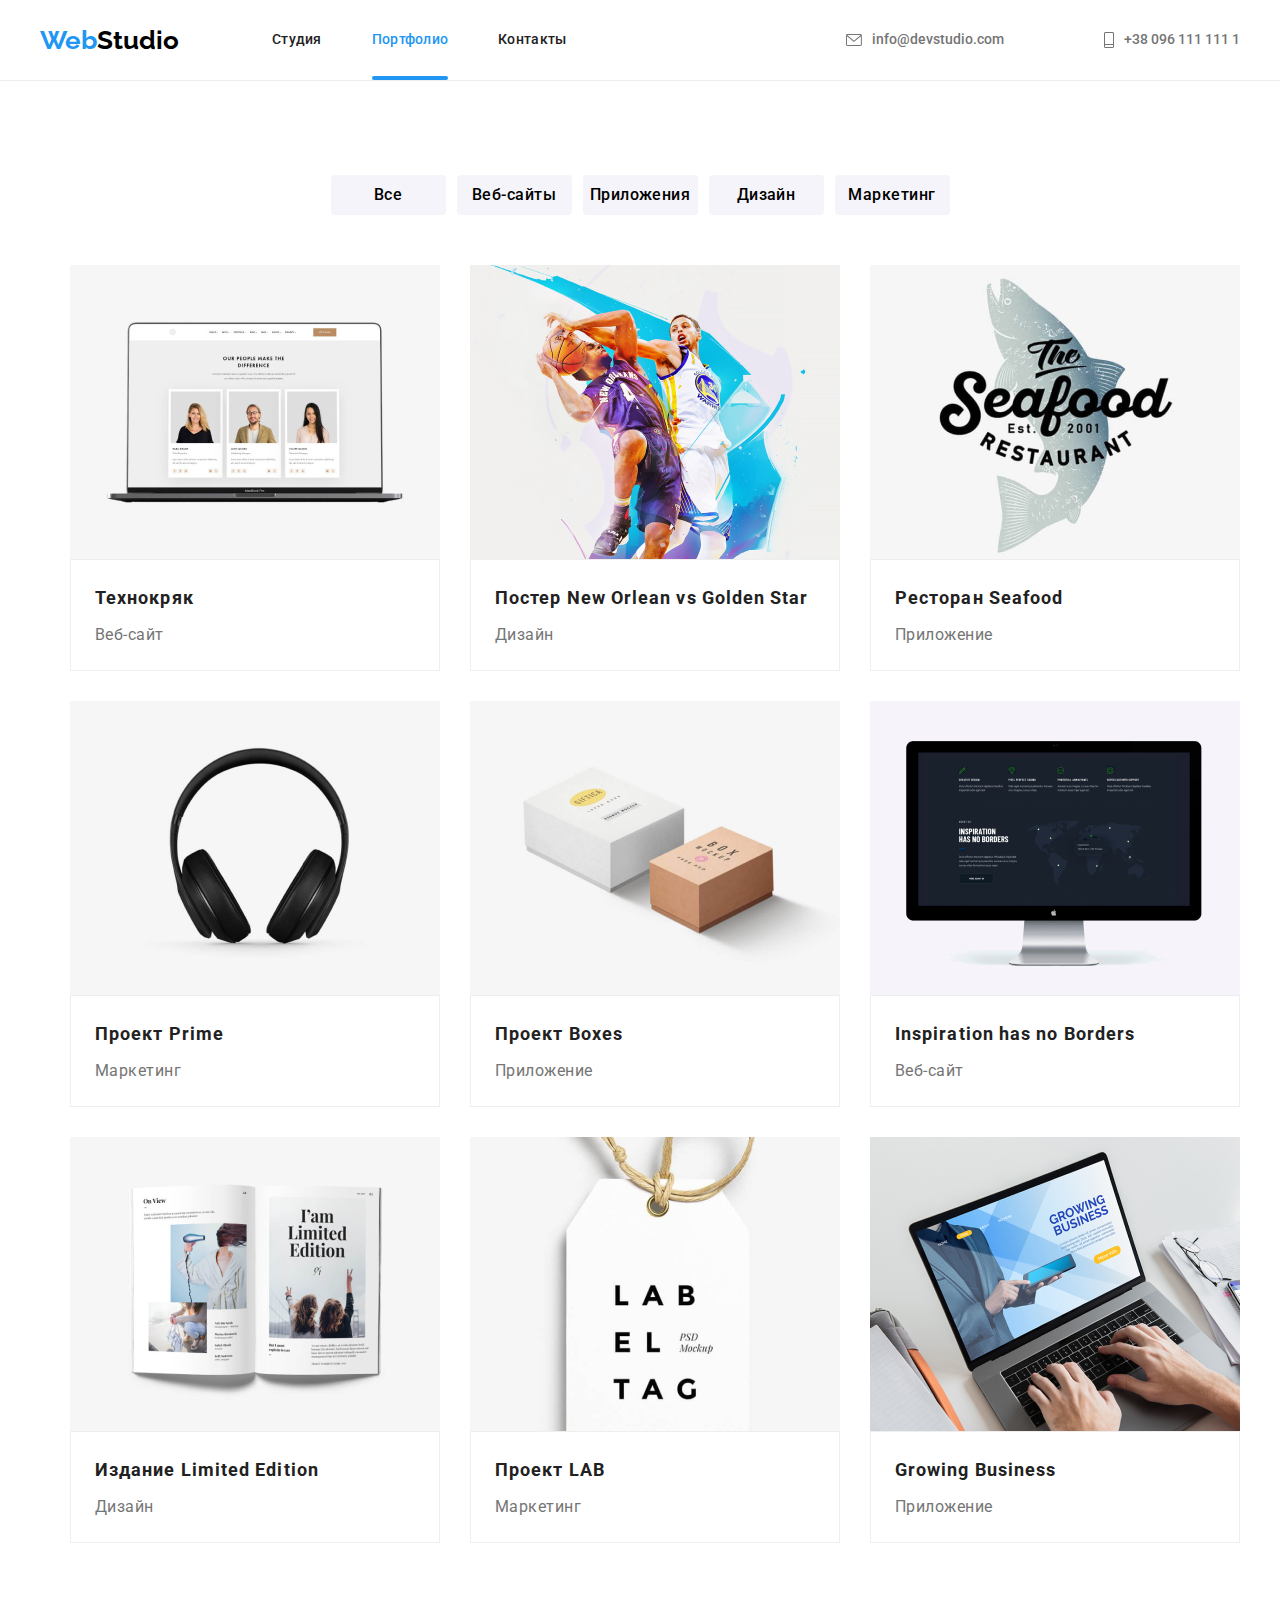
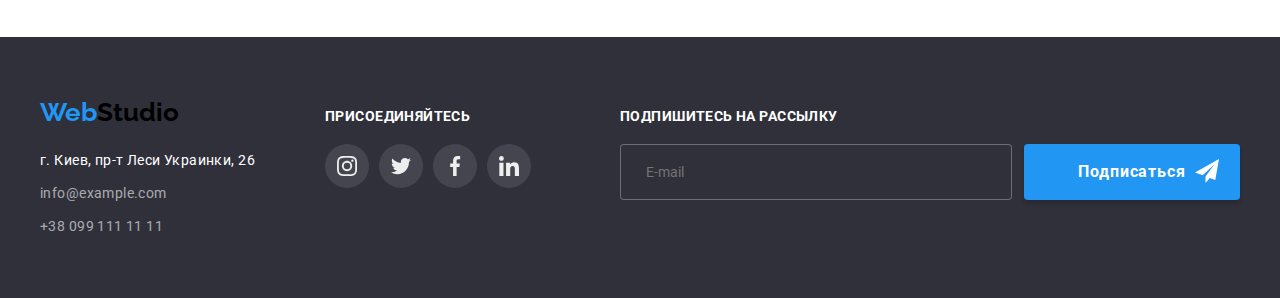
==== commit 95190e30: "процессор" ====
--- a/portfolio.html
+++ b/portfolio.html
@@ -7,7 +7,7 @@
  <title>WebStudio</title>
  <link href="https://fonts.googleapis.com/css2?family=Raleway:wght@700&family=Roboto:wght@400;500;700;900&display=swap" rel="stylesheet"> 
  <link rel="stylesheet" href="https://cdnjs.cloudflare.com/ajax/libs/modern-normalize/1.1.0/modern-normalize.min.css">
- <link rel="stylesheet" href="./css/styles.css" />
+ <link rel="stylesheet" href="./css/main.min.css"/>
 </head>
 
 <body>
--- a/css/main.min.css
+++ b/css/main.min.css
@@ -0,0 +1,2 @@
+:root{--primary-text-color: #212121;--title-text-color:#757575;--accent-color: #2196f3;--primary-bg-color:#F5F4FA}.section_visually-hidden{position:absolute;width:1px;height:1px;margin:-1px;padding:0;overflow:hidden;border:0;clip:rect(0 0 0 0)}h1,h2,h3,h4,h5,h6,p{margin:0px;padding:0px}.list{list-style:none;padding-left:0;margin:0}ul{list-style:none;margin:0;padding:0}.backdrop.is-hidden{opacity:0;pointer-events:none;visibility:hidden}.blok{padding-top:0}.textarea{resize:none}.name{color:#FFFFFF;margin-top:0px;margin-bottom:0px}a{text-decoration:none}body{font-family:Roboto,sans-serif;font-size:14px;background-color:var(--primary-text-color--);color:var(--primary-bg-color--)}*,*::before,*::after{box-sizing:inherit}.container{width:1200px;padding-left:15px;padding-right:15px;margin-left:auto;margin-right:auto}img{display:block;max-width:100%;height:auto}.footer{padding:60px 0 60px 0;background-color:#2F303A}.time{border-top:9px;color:rgba(255,255,255,0.6)}.map{color:#FFFFFF}.header-por{border-bottom:1px solid #ECECEC}.nav{display:flex;margin-left:93px}.color{color:#2196f3}.footer-container_podval{display:block}.footer-container_contact{margin-top:20px;margin-bottom:0px}.cooper{background-color:#F5F4FA}.but{justify-content:center;display:flex;align-items:center;margin-top:30px;margin-bottom:0}.hero .hero_button-header{margin-top:30px;font-weight:bold;padding:10px 32px;font-size:16px;letter-spacing:0.06em;border-radius:4px;line-height:1.8;color:var(--primary-bg-color);background-color:var(--accent-color);border:none}.hero_button-header:hover,.hero_button-header:focus{cursor:pointer}.page-header{display:flex}.page-header_site-nav{display:flex;align-items:center}.page-header_site-nav .page-header_item+.page-header_item{margin-left:50px}.page-header_item_link{position:relative}.page-header_site-nav .page-header_item_link{display:block;padding-top:32px;padding-bottom:32px;font-family:Roboto, sans-serif;font-weight:500;font-size:14px;line-height:1.14;letter-spacing:0.02em;color:var(--primary-text-color);transition-property:color;transition-duration:250ms;transition-timing-function:cubic-bezier(0.4, 0, 0.2, 1);text-decoration:none}.page-header_site-nav .page-header_item_link:hover,.page-header_site-nav .page-header_item_link:focus{color:var(--accent-color)}.page-header_logo{font-family:"Raleway", sans-serif;font-size:26px;line-height:1.19;text-decoration:none;margin-bottom:0px}.page-header_logos{font-size:26px;font-weight:bold;font-family:"Raleway", sans-serif}.page-header_communication{display:flex;line-height:1.14;color:var(--title-text-color);transition-property:color;transition-duration:250ms;transition-timing-function:cubic-bezier(0.4, 0, 0.2, 1);text-decoration:none}.page-header_contact-nav{display:inline-flex;margin-left:auto;padding-top:32px;padding-bottom:32px;font-family:Roboto, sans-serif;font-weight:500;line-height:1.14}.page-header_icon-item{fill:#757575;margin-right:10px;margin-left:50px}.page-header_icon-mail{margin-right:10px;fill:#757575;align-self:center}.page-header_contact-nav .page-header_item+.page-header_item{margin-left:50px}.page-header_communication:hover .page-header_icon-mail,.page-header_communication:focus .page-header_icon-mail{fill:#2196F3}.page-header_communication:hover .page-header_icon-item,.page-header_communication:focus .page-header_icon-item{fill:#2196F3}.page-header_communication:hover,.page-header_communication:focus{color:var(--accent-color)}.logo-second{color:#000000;font-weight:bold}.current::after{position:absolute;content:'';bottom:0;left:0;display:block;width:100%;height:4px;background-color:#2196F3;border-radius:2px}.hero{max-width:1600px;text-align:center;padding:200px 0 200px 0;margin:0 auto;background-repeat:no-repeat;background-position:center;background-color:#C4C4C4;background-image:linear-gradient(to bottom, rgba(47,48,58,0.4), rgba(47,48,58,0.4)),url(../images/hero.jpg)}.hero_hero-title{width:696px;margin:0 auto;text-align:center;font-size:44px;line-height:1.4;color:#FFFFFF;text-transform:uppercase;letter-spacing:0.06em}.hero_button-header{margin-top:30px;font-weight:bold;padding:10px 32px;font-size:16px;letter-spacing:0.06em;border-radius:4px;line-height:1.8;color:var(--primary-bg-color);background-color:var(--accent-color);border:none}.hero_button-header:hover,.hero_button-header:focus{cursor:pointer}.backdrop{z-index:10;position:fixed;top:0;left:0;width:100%;height:100%;background-color:rgba(0,0,0,0.2);opacity:1;transition:opacity 250ms cubic-bezier(0.4, 0, 0.2, 1)}.backdrop .is-hidden .modal{transform:translate(-50%, -50%) scale(0.9)}.section{padding-top:94px;padding-bottom:94px}.section_box-header{margin-top:0px;margin-bottom:50px;font-size:36px;line-height:1.16;text-align:center}.section_box-img{display:flex;justify-content:space-between}.section_box-img .section_item{width:370px;height:294px;left:215px}.section_label{position:relative}.section_label::before{content:'';position:absolute;display:inline-block;margin-top:224px;width:370px;height:70px;background-color:rgba(47,48,58,0.8);background-position:50% 100%}.section_name-label{position:absolute;top:85%;display:flex;transform:translateX(30%);color:#FFFFFF;text-transform:uppercase;letter-spacing:0.03em}.section{padding-top:94px;padding-bottom:94px}.section_featurest-list .section_item+.section_item{margin-left:30px}.section_section-title{font-size:14px;margin-top:0;margin-bottom:10px;letter-spacing:0.03em;text-transform:uppercase;font-weight:bold;font-style:700;line-height:1.14;color:var(--primary-text-color)}.section_featurest-list{display:flex;justify-content:space-between}.section_rectangia{background-color:var(--primary-bg-color);width:270px;height:120px;display:flex;justify-content:center;align-items:center;padding:25 100 25 100;margin-bottom:30px}.section_feature-text{font-family:"Roboto", sans-serif;font-size:14px;font-style:400;letter-spacing:0.03em;line-height:1.7;width:270px;color:var(--title-text-color)}.modal{position:relative;top:50%;left:50%;padding:40px;height:501px;width:448px;background-color:#FFFFFF;transform:translate(-50%, -50%) scale(1);transition:transform 250ms cubic-bezier(0.4, 0, 0.2, 1)}.modal_vector-modal{position:absolute;box-sizing:border-box;display:flex;justify-content:center;align-items:center;margin-left:490px;margin-top:8px;margin-right:8px;top:0;right:0;width:30px;height:30px;background-color:#FFFFFF;border-radius:50%;border:1px solid rgba(0,0,0,0.1);cursor:pointer}.modal_vector-modal:hover,.modal_vector-modal:focus{fill:#2196f3;transition:fill 250ms cubic-bezier(0.4, 0, 0.2, 1)}.modal_vector-icon{align-content:center}.modal_form-hd{text-align:center;margin-bottom:12px;border-top:40px;height:23px;line-height:1.15;font-weight:bold;font-size:20px;letter-spacing:0.03em;color:#212121}.modal--form-field{position:relative;display:flex;flex-direction:column;margin-bottom:10px}.modal--form-mail{position:relative;display:flex;flex-direction:column;margin-bottom:10px}.modal--form-field label{width:41px;margin-bottom:4px;font-size:12px;cursor:pointer;letter-spacing:0.01em;color:#757575}.modal--form-field input{outline:transparent;margin:0;width:auto;height:40px;border-radius:4px;border:1px solid rgba(33,33,33,0.2)}.modal--form-mail label{width:25px;margin-bottom:4px;font-size:12px;letter-spacing:0.01em;color:#757575;cursor:pointer}.modal--form-mail input{outline:transparent;width:auto;height:40px;margin:0;border-radius:4px;border:1px solid rgba(33,33,33,0.2)}.modal--form-field input:focus,.modal--form-field input:hover{border:1px solid #2196f3;transition:border 250ms cubic-bezier(0.4, 0, 0.2, 1);cursor:pointer}.modal--form-field:focus-within,.modal--form-field:hover{fill:#2196f3;transition:border 250ms cubic-bezier(0.4, 0, 0.2, 1);cursor:pointer}.modal--form-mail input:focus,.modal--form-mail input:hover{border:1px solid #2196f3;transition:border 250ms cubic-bezier(0.4, 0, 0.2, 1);cursor:pointer}.modal--form-mail:focus-within,.modal--form-mail:hover{fill:#2196f3;transition:border 250ms cubic-bezier(0.4, 0, 0.2, 1);cursor:pointer}.modal_com-field textarea:focus-within,.modal_com-field textarea:hover{border:1px solid #2196f3;transition:border 250ms cubic-bezier(0.4, 0, 0.2, 1);cursor:pointer;outline:transparent}.modal_com-field{display:flex;flex-direction:column}.modal_com-field label{margin-top:0px;width:80px;margin-bottom:4px;font-size:12px;letter-spacing:0.01em;cursor:pointer;color:#757575}.modal_com-field--comment{height:88px;resize:none;padding:12px 16px;border:1px solid rgba(33,33,33,0.2);border-radius:4px}.modal_chek-container--checkbox{-webkit-appearance:none;position:absolute}.modal_chek-container--chek{display:inline-block}.modal_chek-container--icon-chek{display:inline-block;width:16px;height:15px;border:2px solid #212121;border-radius:4px;cursor:pointer;transform:translateY(-3px)}.modal_chek-container--checkbox:checked+.modal_chek-container--icon-chek{border-color:#2196f3;background-color:#2196f3;background-image:url("../images/check.svg");background-size:contain;background-position:center;background-origin:border-box}.modal_chek-container{display:flex;justify-content:center;margin-top:20px}.modal_chek-container--sogl{text-decoration:underline}.modal_chek-container--name-chek{display:block;margin-left:7px;color:#757575;font-size:14px;width:auto;height:24px;letter-spacing:0.03em}.modal_but-centre{justify-content:center;display:flex;transform:translateY(37%)}.modal_but-modal{box-shadow:0px 4px 4px 0px rgba(0,0,0,0.15);font-weight:bold;padding:10px 56px;font-size:16px;letter-spacing:0.06em;border-radius:4px;line-height:1.8;color:var(--primary-bg-color);background-color:var(--accent-color);border:none;cursor:pointer}.modal--icon-form{position:absolute;top:55%;left:14px;display:inline-block}.modal_otstyp{padding-left:35px}.section{padding-top:94px;padding-bottom:94px}.section_team-card{justify-content:space-between;display:flex;background-color:var(--primary-bg-color);margin-top:50px}.section--srift{color:var(--title-text-color);font-family:"Roboto" , sans-serif;font-style:normal;font-weight:normal;font-size:16px;line-height:19px;text-align:center;letter-spacing:0.03em;margin-bottom:16px}.section--team{padding-top:30px;padding-bottom:30px}.section--text{margin-bottom:10px;font-weight:500;font-size:16px;line-height:19px;text-align:center;letter-spacing:0.03em}.section_team-header{margin:0;font-size:36px;text-align:center}.section_worker{background:#FFFFFF;box-shadow:0px 1px 3px rgba(0,0,0,0.12),0px 1px 1px rgba(0,0,0,0.14),0px 2px 1px rgba(0,0,0,0.2);border-radius:0px 0px 4px 4px;text-align:center;width:270px;height:428px}.section{padding-top:94px;padding-bottom:94px}.section_socials-link{display:flex;justify-content:center;align-items:center;width:44px;height:44px;background-color:#FFFFFF;border-radius:50%;background-size:20px;background-position:center;transition-property:color;transition-duration:250ms;transition-timing-function:cubic-bezier(0.4, 0, 0.2, 1)}.section_socials-link:hover .section--socials-icon,.section_socials-link:focus .section--socials-icon{background-color:#2196f3;fill:#FFFFFF}.section_socials-link:hover,.section_socials-link:focus{background-color:#2196f3}.section--socials-icon{fill:#AFB1B8}.section_socials{display:flex;justify-content:center}.section_socials-item:not(:last-child){margin-right:10px}.section{padding-top:94px;padding-bottom:94px}.section_constanta{display:flex;justify-content:center;padding-top:50px}.section_client{display:flex;justify-content:center;align-items:center;width:170px;height:92px;background-color:#FFFFFF;border:1px solid #AFB1B8;box-sizing:border-box;border-radius:4px;transition-property:color;transition-duration:250ms;transition-timing-function:cubic-bezier(0.4, 0, 0.2, 1)}.section--client-icon{fill:#AFB1B8}.section--client-item:not(:last-child){margin-right:30px}.section_client:hover .section--client-icon,.section_client:focus .section--client-icon{fill:#2196F3}.section_client:hover,.section_client:focus{border:1px solid #2196f3}.section{padding-top:94px;padding-bottom:94px}.section--title{font-weight:700;font-size:18px;line-height:2;margin-bottom:4px;letter-spacing:0.06em;color:var(--primary-text-color)}.section_portfolio{margin-top:-30px;padding:0;display:flex;flex-wrap:wrap;list-style:none}.section_span-shadow:hover,.section_span-shadow:focus{box-shadow:0px 1px 1px rgba(0,0,0,0.12),0px 4px 4px rgba(0,0,0,0.06),1px 4px 6px rgba(0,0,0,0.16)}.section_span-shadow{display:block}.section_filter-nav--but-shadow:hover,.section_filter-nav--but-shadow:focus{box-shadow:0px 3px 1px rgba(0,0,0,0.1),0px 1px 2px rgba(0,0,0,0.08),0px 2px 2px rgba(0,0,0,0.12)}.section_element{margin-left:30px;margin-top:30px;background:#FFFFFF;box-sizing:border-box;border-left:30px;border-right:30px;border-bottom:30px}.section--project{font-family:Roboto, sans-serif;font-weight:400;font-size:16px;line-height:1.87;letter-spacing:0.03em;color:var(--title-text-color);text-decoration:none;margin-top:0}.section_element .section--project{color:var(--title-text-color)}.section--box-bottom{border:1px solid #EEEEEE;padding-left:24px;padding-top:20px;padding-bottom:20px}.element .title{color:var(--primary-text-color)}.section{padding-top:94px;padding-bottom:94px}.section_filter-nav{margin-bottom:50px;text-align:center}.section_filter-nav--filter{background:#F5F4FA;border-radius:4px;font-family:Roboto, sans-serif;font-weight:500;font-size:16px;line-height:1.62;cursor:pointer;border:transparent;letter-spacing:0.03em;width:103px;height:38px;transition-property:color;transition-duration:250ms;transition-timing-function:cubic-bezier(0.4, 0, 0.2, 1)}.section_filter-nav .section_filter-nav--filter+.section_filter-nav--filter{margin-left:8px}.section .section_filter-nav--filter:hover,.section .section_filter-nav--filter:focus{color:var(--primary-bg-color);background-color:var(--accent-color)}.footer-container{display:flex;align-items:baseline}.footer-container_litter-contact{display:block;margin-bottom:9px;line-height:24px;letter-spacing:0.03em;text-decoration:none;font-style:normal}.footer-container_all-vector{display:inline-block;margin-left:70px}.footer-container_logo{font-family:"Raleway", sans-serif;font-size:26px;line-height:1.19;text-decoration:none;margin-bottom:0px}.footer-container_logos{font-size:26px;font-weight:bold;font-family:"Raleway", sans-serif}.footer-container_vector{margin-bottom:20px;text-transform:uppercase;color:#FFFFFF;font-weight:700;letter-spacing:0.03em}.footer-container_socials-footer{display:flex;justify-content:center;align-items:center;width:44px;height:44px;background-color:rgba(255,255,255,0.1);border-radius:50%;background-size:20px;background-position:center;transition-property:color;transition-duration:250ms;transition-timing-function:cubic-bezier(0.4, 0, 0.2, 1)}.footer-container_icon-footer{fill:#EEEEEE}.footer-container_socials-footer:hover,.footer-container_socials-footer:focus{background-color:#2196f3}.footer-container_point{margin-bottom:0px;line-height:24px;letter-spacing:0.03em;font-style:normal;border-top:9px;color:rgba(255,255,255,0.6)}.footer-container_form-container{margin-left:auto}.footer-container_all-form{display:flex}.footer-container_form-label{position:absolute}.footer-container_from-input{color:#EEEEEE;background-color:#2f303a;margin:0;width:358px;padding:16px;border-radius:4px;border:1px solid rgba(255,255,255,0.3)}.footer-container_form-btn{position:relative;justify-content:center;display:flex;align-items:center;font-weight:700;width:200px;height:50px;background-color:#2196F3;margin-left:12px;box-shadow:0px 4px 4px rgba(0,0,0,0.15);border-radius:4px;border-color:transparent;font-size:16px;line-height:1.88;letter-spacing:0.06em;color:#FFFFFF;cursor:pointer;transition:background-color 250ms cubic-bezier(0.4, 0, 0.2, 1)}.footer-container_icon-btn{position:absolute;margin-left:10px;align-self:baseline;transform:translate(70px, 12px)}.footer-container_from-name{margin-bottom:20px;text-transform:uppercase;color:#FFFFFF;font-weight:700;letter-spacing:0.03em}.footer-container_centre-btn{justify-content:center}.footer-container_cont-form{margin-left:auto}.form-btn:hover .form-btn:focus{outline:transparent;background-color:#188ce8}.section{padding-top:94px;padding-bottom:94px}.section_overlay{position:relative;overflow:hidden}.section--overlay-card{position:absolute;content:'';position:absolute;display:inline-block;top:0;left:0;width:100%;height:100%;background-color:rgba(33,150,243,0.9);transform:translateY(100%);transition:transform 250ms cubic-bezier(0.4, 0, 0.2, 1)}.section_element:hover .section--overlay-card{transform:translateY(0)}.section_overlay-text{display:block;font-weight:400;font-size:18px;line-height:1.5;letter-spacing:0.03em;color:#fff;padding-top:63px;padding-left:24px;transition:transform 250ms cubic-bezier(0.4, 0, 0.2, 1)}
+/*# sourceMappingURL=main.min.css.map */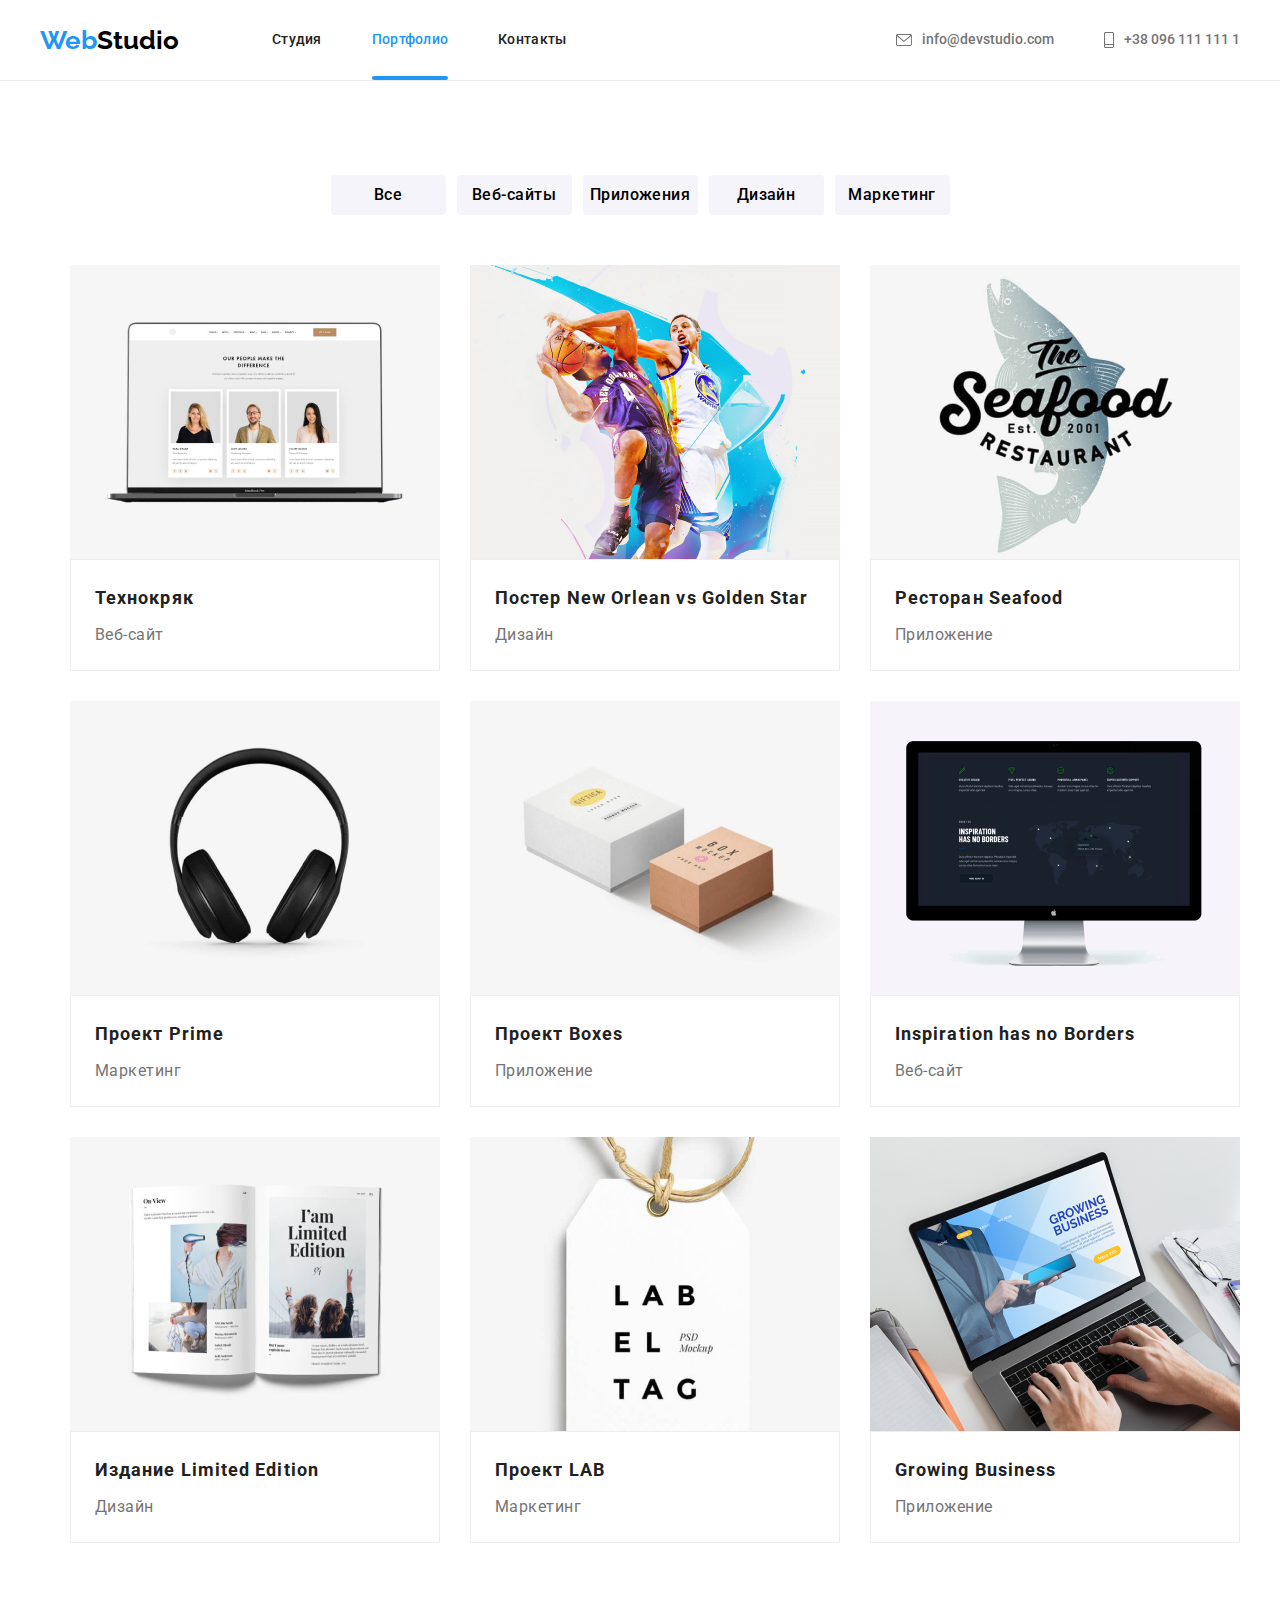
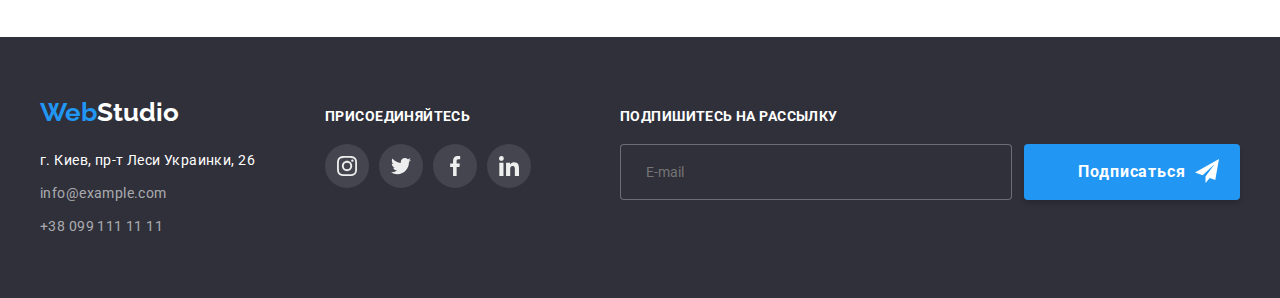
==== commit 56b5439c: "корректировка 1 по дз" ====
--- a/portfolio.html
+++ b/portfolio.html
@@ -14,21 +14,21 @@
        
   <header class="header-por">
   <div class="container page-header " >
-  <nav class="page-header_site-nav">
-      <a href="./index.html" class="page-header_logo  page-header_logos" lang="en" style= "color: #2196F3;" >Web<span class="logo-second  logos">Studio</span></a>
+  <nav class="page-header__site-nav">
+      <a href="./index.html" class="page-header__logo  page-header__logos" lang="en" style= "color: #2196F3;" >Web<span class="logo-second  logos">Studio</span></a>
       <ul class="nav">
-            <li class="page-header_item"><a href="./index.html" class="page-header_item_link">Студия</a></li>
-            <li class="page-header_item"><a href="./portfolio.html" class="page-header_item_link  current"  style= "color: #2196F3;">Портфолио</a></li>
-            <li class="page-header_item"><a href="" class="page-header_item_link">Контакты</a></li>
+            <li class="page-header__item"><a href="./index.html" class="page-header__item--link">Студия</a></li>
+            <li class="page-header__item"><a href="./portfolio.html" class="page-header__item--link  page-header__item--current"  style= "color: #2196F3;">Портфолио</a></li>
+            <li class="page-header__item"><a href="" class="page-header__item--link">Контакты</a></li>
           </ul>
         </nav>
-        <ul class="page-header_contact-nav  link-van">
-          <li class="page-header_item">
-            <a href="mailto:info@devstudio.com" class="page-header_communication"><svg class="page-header_icon-mail" width = "16" height = "12" >
+        <ul class="page-header__contact-nav  link-van">
+          <li class="page-header__item">
+            <a href="mailto:info@devstudio.com" class="page-header__communication"><svg class="page-header__icon-mail" width = "16" height = "12" >
             <use href="./images/icons.svg#envelope"></use>
           </svg>info@devstudio.com</a></li>
-          <li  class="page-header_item">
-            <a href="tel:+380961111111" class="page-header_communication"><svg class="page-header_icon-item" width = "10" height = "16" >
+          <li  class="page-header__item">
+            <a href="tel:+380961111111" class="page-header__communication"><svg class="page-header__icon-item" width = "10" height = "16" >
             <use href="./images/icons.svg#smartfone"></use></svg>+38 096 111 111 1</a></li>
          </ul>
   </div>
@@ -38,24 +38,24 @@
  <main> 
    <section class="section">
   <div class="container">
-<h1  class="section_visually-hidden" >Портфолио</h1>
-<div class="section_filter-nav">
-<button type="button" class="section_filter-nav--filter  section_filter-nav--but-shadow">Все</button>
-<button type="button" class="section_filter-nav--filter  section_filter-nav--but-shadow" >Веб-сайты</button>
-<button type="button" class="section_filter-nav--filter  section_filter-nav--but-shadow">Приложения</button>
-<button type="button" class="section_filter-nav--filter  section_filter-nav--but-shadow">Дизайн</button>
-<button type="button" class="section_filter-nav--filter  section_filter-nav--but-shadow" >Маркетинг</button>
-</div>
-
-
-<ul class="section_portfolio">
+<h1  class="section__visually-hidden" >Портфолио</h1>
+<div class="section__filter-nav">
+<button type="button" class="section__filter-nav--filter  section__filter-nav--but-shadow">Все</button>
+<button type="button" class="section__filter-nav--filter  section__filter-nav--but-shadow" >Веб-сайты</button>
+<button type="button" class="section__filter-nav--filter  section__filter-nav--but-shadow">Приложения</button>
+<button type="button" class="section__filter-nav--filter  section__filter-nav--but-shadow">Дизайн</button>
+<button type="button" class="section__filter-nav--filter  section__filter-nav--but-shadow" >Маркетинг</button>
+</div>
+
+
+<ul class="section__portfolio">
   
-  <li class="section_element ">  
-    <a class="section_span-shadow" href="">
-      <div class="section_overlay">
+  <li class="section__element ">  
+    <a class="section__span-shadow" href="">
+      <div class="section__overlay">
    <img  src="./images/texno.png" alt="Технокряк" width="370">
   <div class="section--overlay-card">
-   <p class="section_overlay-text">Ресурс предлагает комплексные предложения с разным уровнем функционала и сервисов.
+   <p class="section__overlay-text">Ресурс предлагает комплексные предложения с разным уровнем функционала и сервисов.
     Все это позволит посетителю получить исчерпывающие сведения о компании или частном лице.</p>
   </div>
 </div>
@@ -68,12 +68,12 @@
 
 
 
-<li class="section_element">
-  <a class="section_span-shadow" href="">
-  <div class="section_overlay">
+<li class="section__element">
+  <a class="section__span-shadow" href="">
+  <div class="section__overlay">
       <img src="./images/постер.png" alt="Постер New Orlean vs Golden Star" width="370">
   <div class="section--overlay-card">
-    <p class="section_overlay-text">Ресурс предлагает комплексные предложения с разным уровнем функционала и сервисов.
+    <p class="section__overlay-text">Ресурс предлагает комплексные предложения с разным уровнем функционала и сервисов.
      Все это позволит посетителю получить исчерпывающие сведения о компании или частном лице.</p>
    </div>
  </div>
@@ -85,12 +85,12 @@
 </li>
 
 
-<li class="section_element">
-  <a class="section_span-shadow" href="">
-    <div class="section_overlay">
+<li class="section__element">
+  <a class="section__span-shadow" href="">
+    <div class="section__overlay">
 <img src="./images/ресторан.png" alt="Ресторан Seafood" width="370">
 <div class="section--overlay-card">
-  <p class="section_overlay-text">Ресурс предлагает комплексные предложения с разным уровнем функционала и сервисов.
+  <p class="section__overlay-text">Ресурс предлагает комплексные предложения с разным уровнем функционала и сервисов.
    Все это позволит посетителю получить исчерпывающие сведения о компании или частном лице.</p>
  </div>
 </div>
@@ -102,12 +102,12 @@
 </li>
 
 
-<li class="section_element">
-  <a class="section_span-shadow" href="">
-  <div class="section_overlay">
+<li class="section__element">
+  <a class="section__span-shadow" href="">
+  <div class="section__overlay">
 <img src="images/наушники.png" alt="Наушники" width="370">
   <div class="section--overlay-card">
-    <p class="section_overlay-text">Ресурс предлагает комплексные предложения с разным уровнем функционала и сервисов.
+    <p class="section__overlay-text">Ресурс предлагает комплексные предложения с разным уровнем функционала и сервисов.
      Все это позволит посетителю получить исчерпывающие сведения о компании или частном лице.</p>
    </div>
   </div>
@@ -119,12 +119,12 @@
 </li>
 
 
-  <li class="section_element">
-    <a  class="section_span-shadow" href="">
-      <div class="section_overlay">
+  <li class="section__element">
+    <a  class="section__span-shadow" href="">
+      <div class="section__overlay">
 <img src="./images/проект.png" alt="Проект" width="370">
 <div class="section--overlay-card">
-  <p class="section_overlay-text">Ресурс предлагает комплексные предложения с разным уровнем функционала и сервисов.
+  <p class="section__overlay-text">Ресурс предлагает комплексные предложения с разным уровнем функционала и сервисов.
    Все это позволит посетителю получить исчерпывающие сведения о компании или частном лице.</p>
  </div>
 </div>
@@ -135,12 +135,12 @@
     </a>
 </li>
 
-<li class="section_element">
-  <a class="section_span-shadow" href="">
-  <div class="section_overlay">
+<li class="section__element">
+  <a class="section__span-shadow" href="">
+  <div class="section__overlay">
   <img src="./images/inspiration.png" alt="Монитор" width="370">
  <div class="section--overlay-card">
-  <p class="section_overlay-text">Ресурс предлагает комплексные предложения с разным уровнем функционала и сервисов.
+  <p class="section__overlay-text">Ресурс предлагает комплексные предложения с разным уровнем функционала и сервисов.
    Все это позволит посетителю получить исчерпывающие сведения о компании или частном лице.</p>
  </div>
 </div>
@@ -151,12 +151,12 @@
   </a>
 </li>
 
-  <li class="section_element">
-    <a class="section_span-shadow" href="">
-    <div class="section_overlay">
+  <li class="section__element">
+    <a class="section__span-shadow" href="">
+    <div class="section__overlay">
     <img src="./images/издание.png" alt="Журнал" width="370">
     <div class="section--overlay-card">
-      <p class="section_overlay-text">Ресурс предлагает комплексные предложения с разным уровнем функционала и сервисов.
+      <p class="section__overlay-text">Ресурс предлагает комплексные предложения с разным уровнем функционала и сервисов.
        Все это позволит посетителю получить исчерпывающие сведения о компании или частном лице.</p>
      </div>
     </div>
@@ -167,12 +167,12 @@
     </a>
   </li>
 
-    <li class="section_element">
-      <a class="section_span-shadow" href="">
-      <div class="section_overlay">
+    <li class="section__element">
+      <a class="section__span-shadow" href="">
+      <div class="section__overlay">
       <img src="./images/LabelTag.png" alt="Этикетка" width="370">
       <div class="section--overlay-card">
-        <p class="section_overlay-text">Ресурс предлагает комплексные предложения с разным уровнем функционала и сервисов.
+        <p class="section__overlay-text">Ресурс предлагает комплексные предложения с разным уровнем функционала и сервисов.
          Все это позволит посетителю получить исчерпывающие сведения о компании или частном лице.</p>
        </div>
       </div>
@@ -183,12 +183,12 @@
       </a>
       </li>
 
-      <li class="section_element">
-        <a class="section_span-shadow" href="">
-        <div class="section_overlay">
+      <li class="section__element">
+        <a class="section__span-shadow" href="">
+        <div class="section__overlay">
         <img src="./images/growing.png" alt="Набор текста" width="370">
       <div class="section--overlay-card">
-        <p class="section_overlay-text">Ресурс предлагает комплексные предложения с разным уровнем функционала и сервисов.
+        <p class="section__overlay-text">Ресурс предлагает комплексные предложения с разным уровнем функционала и сервисов.
          Все это позволит посетителю получить исчерпывающие сведения о компании или частном лице.</p>
        </div>
       </div>
@@ -207,44 +207,44 @@
 
   <div class="footer">
     <div class="container  footer-container">
-      <div class="footer-container_podval">
-    <a href="./index.html" class="footer-container_logo footer-container_logos" lang="en" style="color: #2196F3;">Web<span class="logo-second name  logos">Studio</span></a>
+      <div class="footer-container__podval">
+    <a href="./index.html" class="footer-container__logo footer-container__logos" lang="en" style="color: #2196F3;">Web<span class="footee-container__logo-second name  logos">Studio</span></a>
       <address>
-        <ul class="footer-container_contact">
-        <li> <a class="footer-container_litter-contact map" href="https://www.google.com/maps/place/%D0%B1%D1%83%D0%BB.+%D0%9B%D0%B5%D1%81%D0%B8+%D0%A3%D0%BA%D1%80%D0%B0%D0%B8%D0%BD%D0%BA%D0%B8,+26,+%D0%9A%D0%B8%D0%B5%D0%B2,+02000/@50.4265807,30.5361971,17z/data=!3m1!4b1!4m5!3m4!1s0x40d4cf0e033ecbe9:0x57a4dffefec77da0!8m2!3d50.4265807!4d30.5383858">г. Киев, пр-т Леси Украинки, 26</a></li>
-      <li><a class="footer-container_litter-contact time" href="mailto:info@example.com"> info@example.com </a></li>
-      <li ><a class="footer-container_point" href="tel:+380991111111"> +38 099 111 11 11 </a></li>
+        <ul class="footer-container__contact">
+        <li> <a class="footer-container__litter-contact map" href="https://www.google.com/maps/place/%D0%B1%D1%83%D0%BB.+%D0%9B%D0%B5%D1%81%D0%B8+%D0%A3%D0%BA%D1%80%D0%B0%D0%B8%D0%BD%D0%BA%D0%B8,+26,+%D0%9A%D0%B8%D0%B5%D0%B2,+02000/@50.4265807,30.5361971,17z/data=!3m1!4b1!4m5!3m4!1s0x40d4cf0e033ecbe9:0x57a4dffefec77da0!8m2!3d50.4265807!4d30.5383858">г. Киев, пр-т Леси Украинки, 26</a></li>
+      <li><a class="footer-container__litter-contact time" href="mailto:info@example.com"> info@example.com </a></li>
+      <li ><a class="footer-container__point" href="tel:+380991111111"> +38 099 111 11 11 </a></li>
       </ul>
     </address>
   </div>
-  <div class="footer-container_all-vector">
-    <p class="footer-container_vector">присоединяйтесь</p>
+  <div class="footer-container__all-vector">
+    <p class="footer-container__vector">присоединяйтесь</p>
       
-     <ul class="section_socials">
-       <li class="section_socials-item">
-         <a class="footer-container_socials-footer" href="">
-      <svg class="footer-container_icon-footer"  width="20" height="20" >
+     <ul class="section__socials">
+       <li class="section__socials-item">
+         <a class="footer-container__socials-footer" href="">
+      <svg class="footer-container__icon-footer"  width="20" height="20" >
         <use href="./images/icons.svg#instagram" width = "20" height = "20"></use>
       </svg>
     </a>
     </li>
-    <li class="section_socials-item">
-      <a class="footer-container_socials-footer" href="">
-      <svg class="footer-container_icon-footer"  width="20" height="20">
+    <li class="section__socials-item">
+      <a class="footer-container__socials-footer" href="">
+      <svg class="footer-container__icon-footer"  width="20" height="20">
         <use href="./images/icons.svg#twitter"></use>
       </svg>
       </a>
     </li>
-    <li class="section_socials-item">
-      <a class="footer-container_socials-footer" href="">
-      <svg class="footer-container_icon-footer"  width="20" height="20">
+    <li class="section__socials-item">
+      <a class="footer-container__socials-footer" href="">
+      <svg class="footer-container__icon-footer"  width="20" height="20">
         <use href="./images/icons.svg#facebook"></use>
       </svg>
     </a>
     </li>
-    <li class="section_socials-item">
-      <a class="footer-container_socials-footer" href="">
-      <svg class="footer-container_icon-footer"  width="20" height="20">
+    <li class="section__socials-item">
+      <a class="footer-container__socials-footer" href="">
+      <svg class="footer-container__icon-footer"  width="20" height="20">
         <use href="./images/icons.svg#linkedin"></use>
       </svg>
       </a>
@@ -253,12 +253,12 @@
    </div>
  
 
-<form class="footer-container_cont-form">
-  <p class="footer-container_from-name">Подпишитесь на рассылку</p>
-    <div class="footer-container_all-form">
-   <input type="email" class="footer-container_from-input"  name="mail" placeholder="   E-mail  " /> 
-    <button class="footer-container_form-btn" type="submit">Подписаться
-      <svg  class="footer-container_icon-btn" width="24"  height="24">
+<form class="footer-container__cont-form">
+  <p class="footer-container__from-name">Подпишитесь на рассылку</p>
+    <div class="footer-container__all-form">
+   <input type="email" class="footer-container__from-input"  name="mail" placeholder="   E-mail  " /> 
+    <button class="footer-container__form-btn" type="submit">Подписаться
+      <svg  class="footer-container__icon-btn" width="24"  height="24">
         <use   href="./images/telegram.svg#telegram"></use>
       </svg>
     </button>
--- a/css/main.min.css
+++ b/css/main.min.css
@@ -1,2 +1,2 @@
-:root{--primary-text-color: #212121;--title-text-color:#757575;--accent-color: #2196f3;--primary-bg-color:#F5F4FA}.section_visually-hidden{position:absolute;width:1px;height:1px;margin:-1px;padding:0;overflow:hidden;border:0;clip:rect(0 0 0 0)}h1,h2,h3,h4,h5,h6,p{margin:0px;padding:0px}.list{list-style:none;padding-left:0;margin:0}ul{list-style:none;margin:0;padding:0}.backdrop.is-hidden{opacity:0;pointer-events:none;visibility:hidden}.blok{padding-top:0}.textarea{resize:none}.name{color:#FFFFFF;margin-top:0px;margin-bottom:0px}a{text-decoration:none}body{font-family:Roboto,sans-serif;font-size:14px;background-color:var(--primary-text-color--);color:var(--primary-bg-color--)}*,*::before,*::after{box-sizing:inherit}.container{width:1200px;padding-left:15px;padding-right:15px;margin-left:auto;margin-right:auto}img{display:block;max-width:100%;height:auto}.footer{padding:60px 0 60px 0;background-color:#2F303A}.time{border-top:9px;color:rgba(255,255,255,0.6)}.map{color:#FFFFFF}.header-por{border-bottom:1px solid #ECECEC}.nav{display:flex;margin-left:93px}.color{color:#2196f3}.footer-container_podval{display:block}.footer-container_contact{margin-top:20px;margin-bottom:0px}.cooper{background-color:#F5F4FA}.but{justify-content:center;display:flex;align-items:center;margin-top:30px;margin-bottom:0}.hero .hero_button-header{margin-top:30px;font-weight:bold;padding:10px 32px;font-size:16px;letter-spacing:0.06em;border-radius:4px;line-height:1.8;color:var(--primary-bg-color);background-color:var(--accent-color);border:none}.hero_button-header:hover,.hero_button-header:focus{cursor:pointer}.page-header{display:flex}.page-header_site-nav{display:flex;align-items:center}.page-header_site-nav .page-header_item+.page-header_item{margin-left:50px}.page-header_item_link{position:relative}.page-header_site-nav .page-header_item_link{display:block;padding-top:32px;padding-bottom:32px;font-family:Roboto, sans-serif;font-weight:500;font-size:14px;line-height:1.14;letter-spacing:0.02em;color:var(--primary-text-color);transition-property:color;transition-duration:250ms;transition-timing-function:cubic-bezier(0.4, 0, 0.2, 1);text-decoration:none}.page-header_site-nav .page-header_item_link:hover,.page-header_site-nav .page-header_item_link:focus{color:var(--accent-color)}.page-header_logo{font-family:"Raleway", sans-serif;font-size:26px;line-height:1.19;text-decoration:none;margin-bottom:0px}.page-header_logos{font-size:26px;font-weight:bold;font-family:"Raleway", sans-serif}.page-header_communication{display:flex;line-height:1.14;color:var(--title-text-color);transition-property:color;transition-duration:250ms;transition-timing-function:cubic-bezier(0.4, 0, 0.2, 1);text-decoration:none}.page-header_contact-nav{display:inline-flex;margin-left:auto;padding-top:32px;padding-bottom:32px;font-family:Roboto, sans-serif;font-weight:500;line-height:1.14}.page-header_icon-item{fill:#757575;margin-right:10px;margin-left:50px}.page-header_icon-mail{margin-right:10px;fill:#757575;align-self:center}.page-header_contact-nav .page-header_item+.page-header_item{margin-left:50px}.page-header_communication:hover .page-header_icon-mail,.page-header_communication:focus .page-header_icon-mail{fill:#2196F3}.page-header_communication:hover .page-header_icon-item,.page-header_communication:focus .page-header_icon-item{fill:#2196F3}.page-header_communication:hover,.page-header_communication:focus{color:var(--accent-color)}.logo-second{color:#000000;font-weight:bold}.current::after{position:absolute;content:'';bottom:0;left:0;display:block;width:100%;height:4px;background-color:#2196F3;border-radius:2px}.hero{max-width:1600px;text-align:center;padding:200px 0 200px 0;margin:0 auto;background-repeat:no-repeat;background-position:center;background-color:#C4C4C4;background-image:linear-gradient(to bottom, rgba(47,48,58,0.4), rgba(47,48,58,0.4)),url(../images/hero.jpg)}.hero_hero-title{width:696px;margin:0 auto;text-align:center;font-size:44px;line-height:1.4;color:#FFFFFF;text-transform:uppercase;letter-spacing:0.06em}.hero_button-header{margin-top:30px;font-weight:bold;padding:10px 32px;font-size:16px;letter-spacing:0.06em;border-radius:4px;line-height:1.8;color:var(--primary-bg-color);background-color:var(--accent-color);border:none}.hero_button-header:hover,.hero_button-header:focus{cursor:pointer}.backdrop{z-index:10;position:fixed;top:0;left:0;width:100%;height:100%;background-color:rgba(0,0,0,0.2);opacity:1;transition:opacity 250ms cubic-bezier(0.4, 0, 0.2, 1)}.backdrop .is-hidden .modal{transform:translate(-50%, -50%) scale(0.9)}.section{padding-top:94px;padding-bottom:94px}.section_box-header{margin-top:0px;margin-bottom:50px;font-size:36px;line-height:1.16;text-align:center}.section_box-img{display:flex;justify-content:space-between}.section_box-img .section_item{width:370px;height:294px;left:215px}.section_label{position:relative}.section_label::before{content:'';position:absolute;display:inline-block;margin-top:224px;width:370px;height:70px;background-color:rgba(47,48,58,0.8);background-position:50% 100%}.section_name-label{position:absolute;top:85%;display:flex;transform:translateX(30%);color:#FFFFFF;text-transform:uppercase;letter-spacing:0.03em}.section{padding-top:94px;padding-bottom:94px}.section_featurest-list .section_item+.section_item{margin-left:30px}.section_section-title{font-size:14px;margin-top:0;margin-bottom:10px;letter-spacing:0.03em;text-transform:uppercase;font-weight:bold;font-style:700;line-height:1.14;color:var(--primary-text-color)}.section_featurest-list{display:flex;justify-content:space-between}.section_rectangia{background-color:var(--primary-bg-color);width:270px;height:120px;display:flex;justify-content:center;align-items:center;padding:25 100 25 100;margin-bottom:30px}.section_feature-text{font-family:"Roboto", sans-serif;font-size:14px;font-style:400;letter-spacing:0.03em;line-height:1.7;width:270px;color:var(--title-text-color)}.modal{position:relative;top:50%;left:50%;padding:40px;height:501px;width:448px;background-color:#FFFFFF;transform:translate(-50%, -50%) scale(1);transition:transform 250ms cubic-bezier(0.4, 0, 0.2, 1)}.modal_vector-modal{position:absolute;box-sizing:border-box;display:flex;justify-content:center;align-items:center;margin-left:490px;margin-top:8px;margin-right:8px;top:0;right:0;width:30px;height:30px;background-color:#FFFFFF;border-radius:50%;border:1px solid rgba(0,0,0,0.1);cursor:pointer}.modal_vector-modal:hover,.modal_vector-modal:focus{fill:#2196f3;transition:fill 250ms cubic-bezier(0.4, 0, 0.2, 1)}.modal_vector-icon{align-content:center}.modal_form-hd{text-align:center;margin-bottom:12px;border-top:40px;height:23px;line-height:1.15;font-weight:bold;font-size:20px;letter-spacing:0.03em;color:#212121}.modal--form-field{position:relative;display:flex;flex-direction:column;margin-bottom:10px}.modal--form-mail{position:relative;display:flex;flex-direction:column;margin-bottom:10px}.modal--form-field label{width:41px;margin-bottom:4px;font-size:12px;cursor:pointer;letter-spacing:0.01em;color:#757575}.modal--form-field input{outline:transparent;margin:0;width:auto;height:40px;border-radius:4px;border:1px solid rgba(33,33,33,0.2)}.modal--form-mail label{width:25px;margin-bottom:4px;font-size:12px;letter-spacing:0.01em;color:#757575;cursor:pointer}.modal--form-mail input{outline:transparent;width:auto;height:40px;margin:0;border-radius:4px;border:1px solid rgba(33,33,33,0.2)}.modal--form-field input:focus,.modal--form-field input:hover{border:1px solid #2196f3;transition:border 250ms cubic-bezier(0.4, 0, 0.2, 1);cursor:pointer}.modal--form-field:focus-within,.modal--form-field:hover{fill:#2196f3;transition:border 250ms cubic-bezier(0.4, 0, 0.2, 1);cursor:pointer}.modal--form-mail input:focus,.modal--form-mail input:hover{border:1px solid #2196f3;transition:border 250ms cubic-bezier(0.4, 0, 0.2, 1);cursor:pointer}.modal--form-mail:focus-within,.modal--form-mail:hover{fill:#2196f3;transition:border 250ms cubic-bezier(0.4, 0, 0.2, 1);cursor:pointer}.modal_com-field textarea:focus-within,.modal_com-field textarea:hover{border:1px solid #2196f3;transition:border 250ms cubic-bezier(0.4, 0, 0.2, 1);cursor:pointer;outline:transparent}.modal_com-field{display:flex;flex-direction:column}.modal_com-field label{margin-top:0px;width:80px;margin-bottom:4px;font-size:12px;letter-spacing:0.01em;cursor:pointer;color:#757575}.modal_com-field--comment{height:88px;resize:none;padding:12px 16px;border:1px solid rgba(33,33,33,0.2);border-radius:4px}.modal_chek-container--checkbox{-webkit-appearance:none;position:absolute}.modal_chek-container--chek{display:inline-block}.modal_chek-container--icon-chek{display:inline-block;width:16px;height:15px;border:2px solid #212121;border-radius:4px;cursor:pointer;transform:translateY(-3px)}.modal_chek-container--checkbox:checked+.modal_chek-container--icon-chek{border-color:#2196f3;background-color:#2196f3;background-image:url("../images/check.svg");background-size:contain;background-position:center;background-origin:border-box}.modal_chek-container{display:flex;justify-content:center;margin-top:20px}.modal_chek-container--sogl{text-decoration:underline}.modal_chek-container--name-chek{display:block;margin-left:7px;color:#757575;font-size:14px;width:auto;height:24px;letter-spacing:0.03em}.modal_but-centre{justify-content:center;display:flex;transform:translateY(37%)}.modal_but-modal{box-shadow:0px 4px 4px 0px rgba(0,0,0,0.15);font-weight:bold;padding:10px 56px;font-size:16px;letter-spacing:0.06em;border-radius:4px;line-height:1.8;color:var(--primary-bg-color);background-color:var(--accent-color);border:none;cursor:pointer}.modal--icon-form{position:absolute;top:55%;left:14px;display:inline-block}.modal_otstyp{padding-left:35px}.section{padding-top:94px;padding-bottom:94px}.section_team-card{justify-content:space-between;display:flex;background-color:var(--primary-bg-color);margin-top:50px}.section--srift{color:var(--title-text-color);font-family:"Roboto" , sans-serif;font-style:normal;font-weight:normal;font-size:16px;line-height:19px;text-align:center;letter-spacing:0.03em;margin-bottom:16px}.section--team{padding-top:30px;padding-bottom:30px}.section--text{margin-bottom:10px;font-weight:500;font-size:16px;line-height:19px;text-align:center;letter-spacing:0.03em}.section_team-header{margin:0;font-size:36px;text-align:center}.section_worker{background:#FFFFFF;box-shadow:0px 1px 3px rgba(0,0,0,0.12),0px 1px 1px rgba(0,0,0,0.14),0px 2px 1px rgba(0,0,0,0.2);border-radius:0px 0px 4px 4px;text-align:center;width:270px;height:428px}.section{padding-top:94px;padding-bottom:94px}.section_socials-link{display:flex;justify-content:center;align-items:center;width:44px;height:44px;background-color:#FFFFFF;border-radius:50%;background-size:20px;background-position:center;transition-property:color;transition-duration:250ms;transition-timing-function:cubic-bezier(0.4, 0, 0.2, 1)}.section_socials-link:hover .section--socials-icon,.section_socials-link:focus .section--socials-icon{background-color:#2196f3;fill:#FFFFFF}.section_socials-link:hover,.section_socials-link:focus{background-color:#2196f3}.section--socials-icon{fill:#AFB1B8}.section_socials{display:flex;justify-content:center}.section_socials-item:not(:last-child){margin-right:10px}.section{padding-top:94px;padding-bottom:94px}.section_constanta{display:flex;justify-content:center;padding-top:50px}.section_client{display:flex;justify-content:center;align-items:center;width:170px;height:92px;background-color:#FFFFFF;border:1px solid #AFB1B8;box-sizing:border-box;border-radius:4px;transition-property:color;transition-duration:250ms;transition-timing-function:cubic-bezier(0.4, 0, 0.2, 1)}.section--client-icon{fill:#AFB1B8}.section--client-item:not(:last-child){margin-right:30px}.section_client:hover .section--client-icon,.section_client:focus .section--client-icon{fill:#2196F3}.section_client:hover,.section_client:focus{border:1px solid #2196f3}.section{padding-top:94px;padding-bottom:94px}.section--title{font-weight:700;font-size:18px;line-height:2;margin-bottom:4px;letter-spacing:0.06em;color:var(--primary-text-color)}.section_portfolio{margin-top:-30px;padding:0;display:flex;flex-wrap:wrap;list-style:none}.section_span-shadow:hover,.section_span-shadow:focus{box-shadow:0px 1px 1px rgba(0,0,0,0.12),0px 4px 4px rgba(0,0,0,0.06),1px 4px 6px rgba(0,0,0,0.16)}.section_span-shadow{display:block}.section_filter-nav--but-shadow:hover,.section_filter-nav--but-shadow:focus{box-shadow:0px 3px 1px rgba(0,0,0,0.1),0px 1px 2px rgba(0,0,0,0.08),0px 2px 2px rgba(0,0,0,0.12)}.section_element{margin-left:30px;margin-top:30px;background:#FFFFFF;box-sizing:border-box;border-left:30px;border-right:30px;border-bottom:30px}.section--project{font-family:Roboto, sans-serif;font-weight:400;font-size:16px;line-height:1.87;letter-spacing:0.03em;color:var(--title-text-color);text-decoration:none;margin-top:0}.section_element .section--project{color:var(--title-text-color)}.section--box-bottom{border:1px solid #EEEEEE;padding-left:24px;padding-top:20px;padding-bottom:20px}.element .title{color:var(--primary-text-color)}.section{padding-top:94px;padding-bottom:94px}.section_filter-nav{margin-bottom:50px;text-align:center}.section_filter-nav--filter{background:#F5F4FA;border-radius:4px;font-family:Roboto, sans-serif;font-weight:500;font-size:16px;line-height:1.62;cursor:pointer;border:transparent;letter-spacing:0.03em;width:103px;height:38px;transition-property:color;transition-duration:250ms;transition-timing-function:cubic-bezier(0.4, 0, 0.2, 1)}.section_filter-nav .section_filter-nav--filter+.section_filter-nav--filter{margin-left:8px}.section .section_filter-nav--filter:hover,.section .section_filter-nav--filter:focus{color:var(--primary-bg-color);background-color:var(--accent-color)}.footer-container{display:flex;align-items:baseline}.footer-container_litter-contact{display:block;margin-bottom:9px;line-height:24px;letter-spacing:0.03em;text-decoration:none;font-style:normal}.footer-container_all-vector{display:inline-block;margin-left:70px}.footer-container_logo{font-family:"Raleway", sans-serif;font-size:26px;line-height:1.19;text-decoration:none;margin-bottom:0px}.footer-container_logos{font-size:26px;font-weight:bold;font-family:"Raleway", sans-serif}.footer-container_vector{margin-bottom:20px;text-transform:uppercase;color:#FFFFFF;font-weight:700;letter-spacing:0.03em}.footer-container_socials-footer{display:flex;justify-content:center;align-items:center;width:44px;height:44px;background-color:rgba(255,255,255,0.1);border-radius:50%;background-size:20px;background-position:center;transition-property:color;transition-duration:250ms;transition-timing-function:cubic-bezier(0.4, 0, 0.2, 1)}.footer-container_icon-footer{fill:#EEEEEE}.footer-container_socials-footer:hover,.footer-container_socials-footer:focus{background-color:#2196f3}.footer-container_point{margin-bottom:0px;line-height:24px;letter-spacing:0.03em;font-style:normal;border-top:9px;color:rgba(255,255,255,0.6)}.footer-container_form-container{margin-left:auto}.footer-container_all-form{display:flex}.footer-container_form-label{position:absolute}.footer-container_from-input{color:#EEEEEE;background-color:#2f303a;margin:0;width:358px;padding:16px;border-radius:4px;border:1px solid rgba(255,255,255,0.3)}.footer-container_form-btn{position:relative;justify-content:center;display:flex;align-items:center;font-weight:700;width:200px;height:50px;background-color:#2196F3;margin-left:12px;box-shadow:0px 4px 4px rgba(0,0,0,0.15);border-radius:4px;border-color:transparent;font-size:16px;line-height:1.88;letter-spacing:0.06em;color:#FFFFFF;cursor:pointer;transition:background-color 250ms cubic-bezier(0.4, 0, 0.2, 1)}.footer-container_icon-btn{position:absolute;margin-left:10px;align-self:baseline;transform:translate(70px, 12px)}.footer-container_from-name{margin-bottom:20px;text-transform:uppercase;color:#FFFFFF;font-weight:700;letter-spacing:0.03em}.footer-container_centre-btn{justify-content:center}.footer-container_cont-form{margin-left:auto}.form-btn:hover .form-btn:focus{outline:transparent;background-color:#188ce8}.section{padding-top:94px;padding-bottom:94px}.section_overlay{position:relative;overflow:hidden}.section--overlay-card{position:absolute;content:'';position:absolute;display:inline-block;top:0;left:0;width:100%;height:100%;background-color:rgba(33,150,243,0.9);transform:translateY(100%);transition:transform 250ms cubic-bezier(0.4, 0, 0.2, 1)}.section_element:hover .section--overlay-card{transform:translateY(0)}.section_overlay-text{display:block;font-weight:400;font-size:18px;line-height:1.5;letter-spacing:0.03em;color:#fff;padding-top:63px;padding-left:24px;transition:transform 250ms cubic-bezier(0.4, 0, 0.2, 1)}
+:root{--primary-text-color: #212121;--title-text-color:#757575;--accent-color: #2196f3;--primary-bg-color:#F5F4FA}.section__visually-hidden{position:absolute;width:1px;height:1px;margin:-1px;padding:0;overflow:hidden;border:0;clip:rect(0 0 0 0)}h1,h2,h3,h4,h5,h6,p{margin:0px;padding:0px}.list{list-style:none;padding-left:0;margin:0}ul{list-style:none;margin:0;padding:0}.backdrop.is-hidden{opacity:0;pointer-events:none;visibility:hidden}.textarea{resize:none}.name{color:#FFFFFF;margin-top:0px;margin-bottom:0px}a{text-decoration:none}body{font-family:Roboto,sans-serif;font-size:14px;background-color:var(--primary-text-color--);color:var(--primary-bg-color--)}*,*::before,*::after{box-sizing:inherit}.container{width:1200px;padding-left:15px;padding-right:15px;margin-left:auto;margin-right:auto}img{display:block;max-width:100%;height:auto}.footer{padding:60px 0 60px 0;background-color:#2F303A}.time{border-top:9px;color:rgba(255,255,255,0.6)}.map{color:#FFFFFF}.header-por{border-bottom:1px solid #ECECEC}.nav{display:flex;margin-left:93px}.color{color:#2196f3}.footer-container__podval{display:block}.footer-container__contact{margin-top:20px;margin-bottom:0px}.cooper{background-color:#F5F4FA}.but{justify-content:center;display:flex;align-items:center;margin-top:30px;margin-bottom:0}.hero .hero_button-header{margin-top:30px;font-weight:bold;padding:10px 32px;font-size:16px;letter-spacing:0.06em;border-radius:4px;line-height:1.8;color:var(--primary-bg-color);background-color:var(--accent-color);border:none}.hero_button-header:hover,.hero_button-header:focus{cursor:pointer}.page-header{display:flex}.page-header__site-nav{display:flex;align-items:center}.page-header__site-nav .page-header__item+.page-header__item{margin-left:50px}.page-header__item--link{position:relative}.page-header__site-nav .page-header__item--link{display:block;padding-top:32px;padding-bottom:32px;font-family:Roboto, sans-serif;font-weight:500;font-size:14px;line-height:1.14;letter-spacing:0.02em;color:var(--primary-text-color);transition-property:color;transition-duration:250ms;transition-timing-function:cubic-bezier(0.4, 0, 0.2, 1);text-decoration:none}.page-header__site-nav .page-header__item--link:hover,.page-header__site-nav .page-header__item--link:focus{color:var(--accent-color)}.page-header__logo{font-family:"Raleway", sans-serif;font-size:26px;line-height:1.19;text-decoration:none;margin-bottom:0px}.page-header__logos{font-size:26px;font-weight:bold;font-family:"Raleway", sans-serif}.page-header__communication{display:flex;line-height:1.14;padding-top:32px;padding-bottom:32px;color:var(--title-text-color);transition-property:color;transition-duration:250ms;transition-timing-function:cubic-bezier(0.4, 0, 0.2, 1);text-decoration:none}.page-header__contact-nav{display:inline-flex;margin-left:auto;font-family:Roboto, sans-serif;font-weight:500;line-height:1.14}.page-header__icon-item{fill:#757575;margin-right:10px;margin-left:50px}.page-header__icon-mail{margin-right:10px;fill:#757575;align-self:center}.page-header__communication:hover .page-header__icon-mail,.page-header__communication:focus .page-header__icon-mail{fill:#2196F3}.page-header__communication:hover .page-header__icon-item,.page-header__communication:focus .page-header__icon-item{fill:#2196F3}.page-header__communication:hover,.page-header__communication:focus{color:var(--accent-color)}.page-header__item--current::after{position:absolute;content:'';bottom:0;left:0;display:block;width:100%;height:4px;background-color:#2196F3;border-radius:2px}.logo-second{color:black;font-weight:bold}.hero{max-width:1600px;text-align:center;padding:200px 0 200px 0;margin:0 auto;background-repeat:no-repeat;background-position:center;background-color:#C4C4C4;background-image:linear-gradient(to bottom, rgba(47,48,58,0.4), rgba(47,48,58,0.4)),url(../images/hero.jpg)}.hero__hero-title{width:696px;margin:0 auto;text-align:center;font-size:44px;line-height:1.4;color:#FFFFFF;text-transform:uppercase;letter-spacing:0.06em}.hero__button-header{margin-top:30px;font-weight:bold;padding:10px 32px;font-size:16px;letter-spacing:0.06em;border-radius:4px;line-height:1.8;color:var(--primary-bg-color);background-color:var(--accent-color);border:none}.hero__button-header:hover,.hero__button-header:focus{cursor:pointer}.backdrop{z-index:10;position:fixed;top:0;left:0;width:100%;height:100%;background-color:rgba(0,0,0,0.2);opacity:1;transition:opacity 250ms cubic-bezier(0.4, 0, 0.2, 1)}.backdrop .is-hidden .modal{transform:translate(-50%, -50%) scale(0.9)}.section-box{padding-top:0px;padding-bottom:94px}.section-box__box-header{margin-top:0px;margin-bottom:50px;font-size:36px;line-height:1.16;text-align:center}.section-box__box-img{display:flex;justify-content:space-between}.section-box__box-img .section-box__item{width:370px;height:294px;left:215px}.section-box__label{position:relative}.section-box__label::before{content:'';position:absolute;display:inline-block;bottom:0;width:370px;height:70px;background-color:rgba(47,48,58,0.8);background-position:50% 100%}.section-box__name-label{position:absolute;top:85%;display:flex;transform:translateX(43%);color:#FFFFFF;text-transform:uppercase;letter-spacing:0.03em;font-size:14px}.section{padding-top:94px;padding-bottom:94px}.section__featurest-list .section_item+.section_item{margin-left:30px}.section__section-title{font-size:14px;margin-top:0;margin-bottom:10px;letter-spacing:0.03em;text-transform:uppercase;font-weight:bold;font-style:700;line-height:1.14;color:var(--primary-text-color)}.section__featurest-list{display:flex;justify-content:space-between}.section__rectangia{background-color:var(--primary-bg-color);width:270px;height:120px;display:flex;justify-content:center;align-items:center;padding:25 100 25 100;margin-bottom:30px}.section__feature-text{font-family:"Roboto", sans-serif;font-size:14px;font-style:400;letter-spacing:0.03em;line-height:1.7;width:270px;color:var(--title-text-color)}.modal{position:relative;top:50%;left:50%;padding:40px;height:501px;width:448px;background-color:#FFFFFF;transform:translate(-50%, -50%) scale(1);transition:transform 250ms cubic-bezier(0.4, 0, 0.2, 1)}.modal__vector-modal{position:absolute;box-sizing:border-box;display:flex;justify-content:center;align-items:center;margin-left:490px;margin-top:8px;margin-right:8px;top:0;right:0;width:30px;height:30px;background-color:#FFFFFF;border-radius:50%;border:1px solid rgba(0,0,0,0.1);cursor:pointer}.modal__vector-modal:hover,.modal__vector-modal:focus{fill:#2196f3;transition:fill 250ms cubic-bezier(0.4, 0, 0.2, 1)}.modal__vector-icon{align-content:center}.modal__form-hd{text-align:center;margin-bottom:12px;border-top:40px;height:23px;line-height:1.15;font-weight:bold;font-size:20px;letter-spacing:0.03em;color:#212121}.modal--form-field{position:relative;display:flex;flex-direction:column;margin-bottom:10px}.modal--form-mail{position:relative;display:flex;flex-direction:column;margin-bottom:10px}.modal--form-field label{width:41px;margin-bottom:4px;font-size:12px;cursor:pointer;letter-spacing:0.01em;color:#757575}.modal--form-field input{outline:transparent;margin:0;width:auto;height:40px;border-radius:4px;border:1px solid rgba(33,33,33,0.2)}.modal--form-mail label{width:25px;margin-bottom:4px;font-size:12px;letter-spacing:0.01em;color:#757575;cursor:pointer}.modal--form-mail input{outline:transparent;width:auto;height:40px;margin:0;border-radius:4px;border:1px solid rgba(33,33,33,0.2)}.modal--form-field input:focus,.modal--form-field input:hover{border:1px solid #2196f3;transition:border 250ms cubic-bezier(0.4, 0, 0.2, 1);cursor:pointer}.modal--form-field:focus-within,.modal--form-field:hover{fill:#2196f3;transition:border 250ms cubic-bezier(0.4, 0, 0.2, 1);cursor:pointer}.modal--form-mail input:focus,.modal--form-mail input:hover{border:1px solid #2196f3;transition:border 250ms cubic-bezier(0.4, 0, 0.2, 1);cursor:pointer}.modal--form-mail:focus-within,.modal--form-mail:hover{fill:#2196f3;transition:border 250ms cubic-bezier(0.4, 0, 0.2, 1);cursor:pointer}.modal__com-field textarea:focus-within,.modal__com-field textarea:hover{border:1px solid #2196f3;transition:border 250ms cubic-bezier(0.4, 0, 0.2, 1);cursor:pointer;outline:transparent}.modal__com-field{display:flex;flex-direction:column}.modal__com-field label{margin-top:0px;width:80px;margin-bottom:4px;font-size:12px;letter-spacing:0.01em;cursor:pointer;color:#757575}.modal__com-field--comment{height:88px;resize:none;padding:12px 16px;border:1px solid rgba(33,33,33,0.2);border-radius:4px}.modal__chek-container--checkbox{-webkit-appearance:none;position:absolute}.modal__chek-container--chek{display:inline-block}.modal__chek-container--icon-chek{display:inline-block;width:16px;height:15px;border:2px solid #212121;border-radius:4px;cursor:pointer;transform:translateY(-3px)}.modal__chek-container--checkbox:checked+.modal__chek-container--icon-chek{border-color:#2196f3;background-color:#2196f3;background-image:url("../images/check.svg");background-size:contain;background-position:center;background-origin:border-box}.modal__chek-container{display:flex;justify-content:center;margin-top:20px}.modal__chek-container--sogl{text-decoration:underline}.modal__chek-container--name-chek{display:block;margin-left:7px;color:#757575;font-size:14px;width:auto;height:24px;letter-spacing:0.03em}.modal__but-centre{justify-content:center;display:flex;transform:translateY(37%)}.modal__but-modal{box-shadow:0px 4px 4px 0px rgba(0,0,0,0.15);font-weight:bold;padding:10px 56px;font-size:16px;letter-spacing:0.06em;border-radius:4px;line-height:1.8;color:var(--primary-bg-color);background-color:var(--accent-color);border:none;cursor:pointer}.modal--icon-form{position:absolute;top:55%;left:14px;display:inline-block}.modal__otstyp{padding-left:35px}.section{padding-top:94px;padding-bottom:94px}.section__team-card{justify-content:space-between;display:flex;background-color:var(--primary-bg-color);margin-top:50px}.section--srift{color:var(--title-text-color);font-family:"Roboto" , sans-serif;font-style:normal;font-weight:normal;font-size:16px;line-height:19px;text-align:center;letter-spacing:0.03em;margin-bottom:16px}.section--team{padding-top:30px;padding-bottom:30px}.section--text{margin-bottom:10px;font-weight:500;font-size:16px;line-height:19px;text-align:center;letter-spacing:0.03em}.section__team-header{margin:0;font-size:36px;text-align:center}.section__worker{background:#FFFFFF;box-shadow:0px 1px 3px rgba(0,0,0,0.12),0px 1px 1px rgba(0,0,0,0.14),0px 2px 1px rgba(0,0,0,0.2);border-radius:0px 0px 4px 4px;text-align:center;width:270px;height:428px}.section{padding-top:94px;padding-bottom:94px}.section__socials-link{display:flex;justify-content:center;align-items:center;width:44px;height:44px;background-color:#FFFFFF;border-radius:50%;background-size:20px;background-position:center;transition-property:color;transition-duration:250ms;transition-timing-function:cubic-bezier(0.4, 0, 0.2, 1)}.section__socials-link:hover .section--socials-icon,.section__socials-link:focus .section--socials-icon{background-color:#2196f3;fill:#FFFFFF}.section__socials-link:hover,.section__socials-link:focus{background-color:#2196f3}.section--socials-icon{fill:#AFB1B8}.section__socials{display:flex;justify-content:center}.section__socials-item:not(:last-child){margin-right:10px}.section{padding-top:94px;padding-bottom:94px}.section__constanta{display:flex;justify-content:center;margin-top:50px}.section__client{display:flex;justify-content:center;align-items:center;width:170px;height:92px;background-color:#FFFFFF;border:1px solid #AFB1B8;box-sizing:border-box;border-radius:4px;transition-property:color;transition-duration:250ms;transition-timing-function:cubic-bezier(0.4, 0, 0.2, 1)}.section--client-icon{fill:#AFB1B8}.section--client-item:not(:last-child){margin-right:30px}.section__client:hover .section--client-icon,.section__client:focus .section--client-icon{fill:#2196F3}.section__client:hover,.section__client:focus{border:1px solid #2196f3}.section{padding-top:94px;padding-bottom:94px}.section--title{font-weight:700;font-size:18px;line-height:2;margin-bottom:4px;letter-spacing:0.06em;color:var(--primary-text-color)}.section__portfolio{margin-top:-30px;padding:0;display:flex;flex-wrap:wrap;list-style:none}.section__span-shadow:hover,.section__span-shadow:focus{box-shadow:0px 1px 1px rgba(0,0,0,0.12),0px 4px 4px rgba(0,0,0,0.06),1px 4px 6px rgba(0,0,0,0.16)}.section__span-shadow{display:block}.section__filter-nav--but-shadow:hover,.section__filter-nav--but-shadow:focus{box-shadow:0px 3px 1px rgba(0,0,0,0.1),0px 1px 2px rgba(0,0,0,0.08),0px 2px 2px rgba(0,0,0,0.12)}.section__element{margin-left:30px;margin-top:30px;background:#FFFFFF;box-sizing:border-box;border-left:30px;border-right:30px;border-bottom:30px}.section--project{font-family:Roboto, sans-serif;font-weight:400;font-size:16px;line-height:1.87;letter-spacing:0.03em;color:var(--title-text-color);text-decoration:none;margin-top:0}.section__element .section--project{color:var(--title-text-color)}.section--box-bottom{border:1px solid #EEEEEE;padding-left:24px;padding-top:20px;padding-bottom:20px}.element .title{color:var(--primary-text-color)}.section{padding-top:94px;padding-bottom:94px}.section__filter-nav{margin-bottom:50px;text-align:center}.section__filter-nav--filter{background:#F5F4FA;border-radius:4px;font-family:Roboto, sans-serif;font-weight:500;font-size:16px;line-height:1.62;cursor:pointer;border:transparent;letter-spacing:0.03em;width:103px;height:38px;transition-property:color;transition-duration:250ms;transition-timing-function:cubic-bezier(0.4, 0, 0.2, 1)}.section__filter-nav .section__filter-nav--filter+.section__filter-nav--filter{margin-left:8px}.section__filter-nav--filter:hover,.section__filter-nav--filter:focus{color:var(--primary-bg-color);background-color:var(--accent-color)}.footer-container{display:flex;align-items:baseline}.footer-container__logo-second{color:#EEEEEE;font-weight:bold}.footer-container__litter-contact{display:block;margin-bottom:9px;line-height:24px;letter-spacing:0.03em;text-decoration:none;font-style:normal}.footer-container__all-vector{display:inline-block;margin-left:70px}.footer-container__logo{font-family:"Raleway", sans-serif;font-size:26px;line-height:1.19;text-decoration:none;margin-bottom:0px}.footer-container__logos{font-size:26px;font-weight:bold;font-family:"Raleway", sans-serif}.footer-container__vector{margin-bottom:20px;text-transform:uppercase;color:#FFFFFF;font-weight:700;letter-spacing:0.03em}.footer-container__socials-footer{display:flex;justify-content:center;align-items:center;width:44px;height:44px;background-color:rgba(255,255,255,0.1);border-radius:50%;background-size:20px;background-position:center;transition-property:color;transition-duration:250ms;transition-timing-function:cubic-bezier(0.4, 0, 0.2, 1)}.footer-container__icon-footer{fill:#EEEEEE}.footer-container__socials-footer:hover,.footer-container__socials-footer:focus{background-color:#2196f3}.footer-container__point{margin-bottom:0px;line-height:24px;letter-spacing:0.03em;font-style:normal;border-top:9px;color:rgba(255,255,255,0.6)}.footer-container__form-container{margin-left:auto}.footer-container__all-form{display:flex}.footer-container__form-label{position:absolute}.footer-container__from-input{color:#EEEEEE;background-color:#2f303a;margin:0;width:358px;padding:16px;border-radius:4px;border:1px solid rgba(255,255,255,0.3)}.footer-container__form-btn{position:relative;justify-content:center;display:flex;align-items:center;font-weight:700;width:200px;height:50px;background-color:#2196F3;margin-left:12px;box-shadow:0px 4px 4px rgba(0,0,0,0.15);border-radius:4px;border-color:transparent;font-size:16px;line-height:1.88;letter-spacing:0.06em;color:#FFFFFF;cursor:pointer;transition:background-color 250ms cubic-bezier(0.4, 0, 0.2, 1)}.footer-container__icon-btn{position:absolute;margin-left:10px;align-self:baseline;transform:translate(70px, 12px)}.footer-container__from-name{margin-bottom:20px;text-transform:uppercase;color:#FFFFFF;font-weight:700;letter-spacing:0.03em}.footer-container__centre-btn{justify-content:center}.footer-container__cont-form{margin-left:auto}.form-btn:hover .form-btn:focus{outline:transparent;background-color:#188ce8}.section{padding-top:94px;padding-bottom:94px}.section__overlay{position:relative;overflow:hidden}.section__element:hover .section--overlay-card{transform:translateY(0)}.section__overlay-text{display:block;font-weight:400;font-size:18px;line-height:1.5;letter-spacing:0.03em;color:#fff;padding-top:63px;padding-left:24px;transition:transform 250ms cubic-bezier(0.4, 0, 0.2, 1)}.section--overlay-card{position:absolute;content:'';display:inline-block;top:0;left:0;width:100%;height:100%;background-color:rgba(33,150,243,0.9);transform:translateY(100%);transition:transform 250ms cubic-bezier(0.4, 0, 0.2, 1)}
 /*# sourceMappingURL=main.min.css.map */